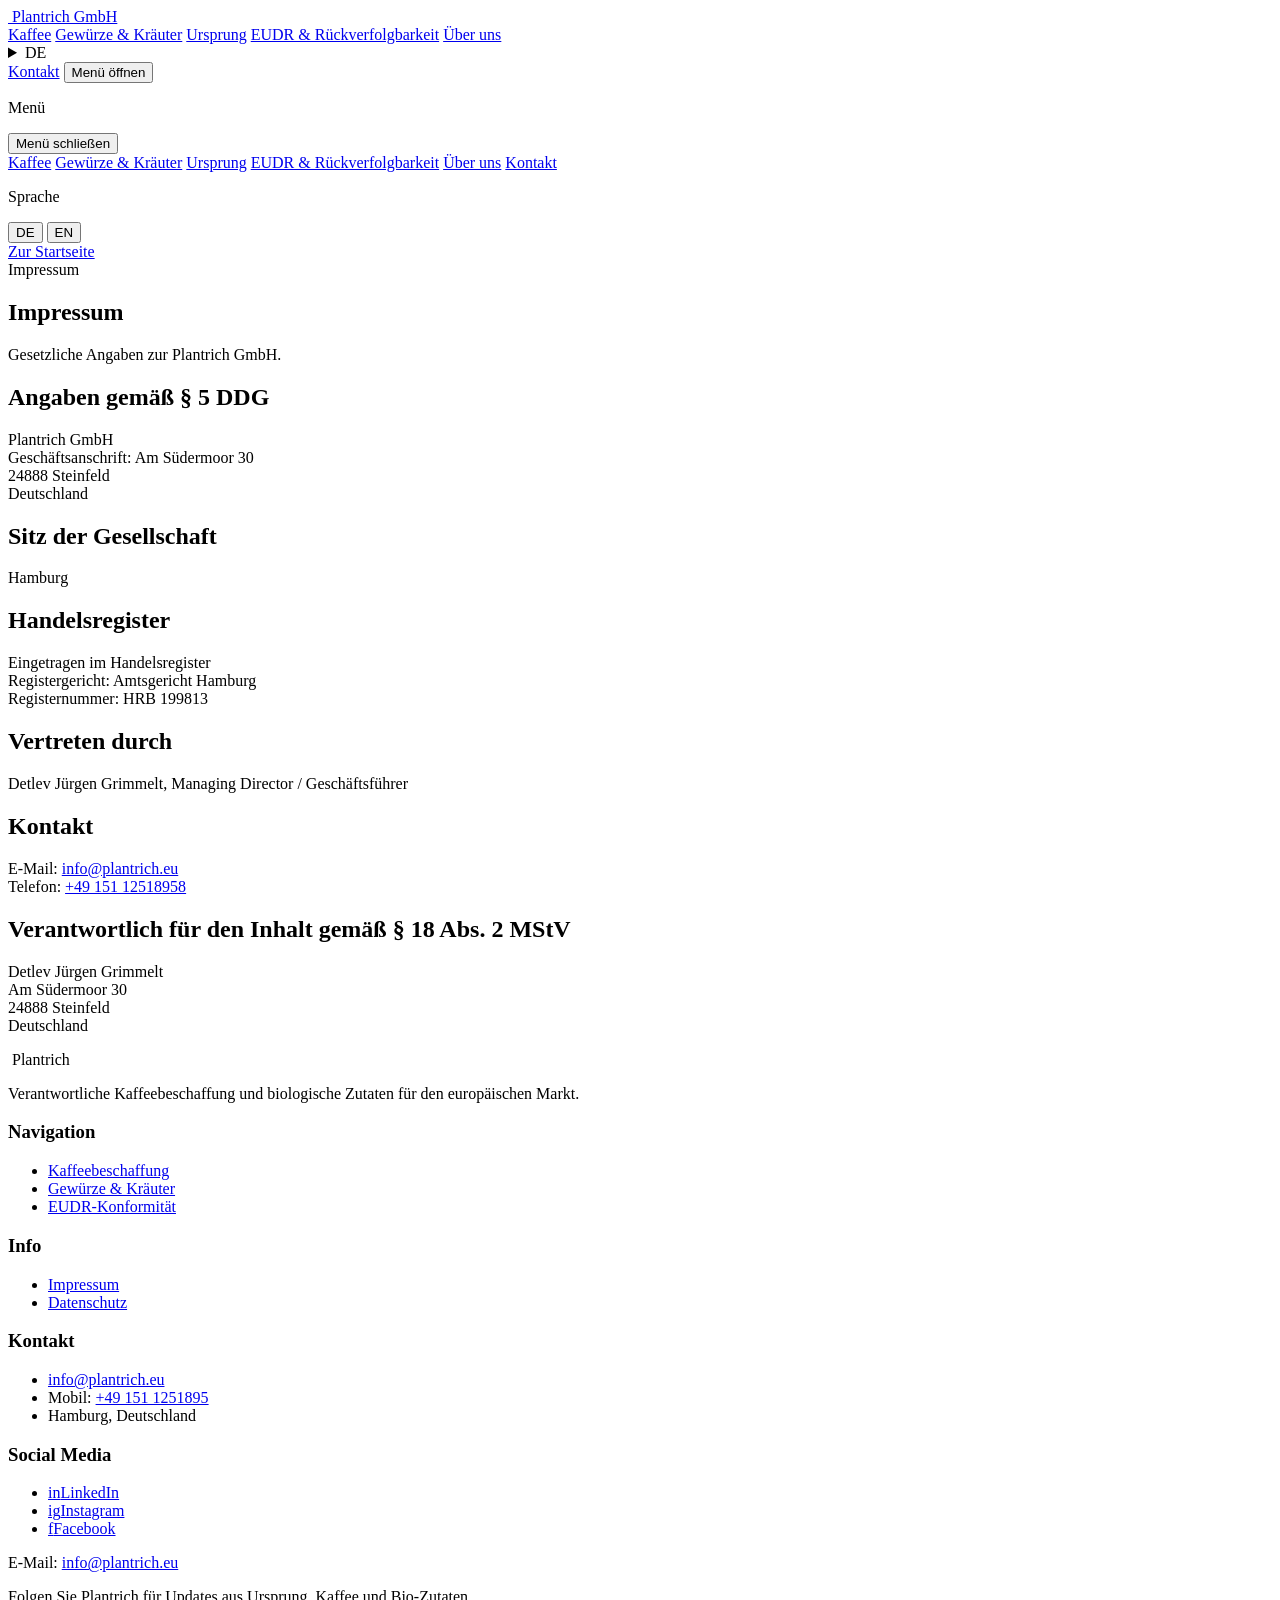
==== imprint.html @ 83191391 "Update Phone number" ====
<!doctype html>
<html lang="de" class="scroll-smooth">
  <head>
    <meta charset="UTF-8" />
    <meta name="viewport" content="width=device-width, initial-scale=1.0" />
    <title>Impressum | Plantrich GmbH</title>
    <meta name="description" content="Impressum und gesetzliche Angaben der Plantrich GmbH." />
    <link rel="icon" type="image/png" sizes="32x32" href="assets/favicon-32.png" />
    <link rel="apple-touch-icon" sizes="180x180" href="assets/favicon-180.png" />
    <link rel="stylesheet" href="local-utilities.css" />
    <link rel="stylesheet" href="styles.css" />
  </head>
  <body class="bg-cream text-charcoal overflow-x-hidden" data-page="imprint">

    <header class="fixed inset-x-0 top-4 z-50 px-4 sm:px-6 lg:px-10" id="navbarWrapper">
      <nav class="glass-panel mx-auto flex w-full max-w-[1200px] items-center justify-between gap-4 rounded-full px-4 py-3 shadow-glass sm:px-5 lg:px-6" id="navbar" aria-label="Primary navigation">
        <a href="index.html#hero" class="flex items-center gap-3 text-sm font-bold uppercase tracking-widest text-white whitespace-nowrap">
          <span class="brand-logo-mark h-10 w-10">
            <img src="assets/logo.png" alt="" class="brand-logo-image" />
          </span>
          <span class="brand-text hidden sm:inline">Plantrich GmbH</span>
        </a>
        <div class="hidden xl:flex flex-1 items-center justify-center gap-4 text-[10px] font-bold uppercase tracking-[0.14em] text-white/90 whitespace-nowrap">
          <a href="index.html#coffee" class="nav-link hover:text-gold" data-translate-key="navCoffee">Kaffee</a>
          <a href="index.html#spices" class="nav-link hover:text-gold" data-translate-key="navSpices">Gewürze & Kräuter</a>
          <a href="index.html#origins" class="nav-link hover:text-gold" data-translate-key="navOrigins">Ursprung</a>
          <a href="index.html#traceability" class="nav-link hover:text-gold" data-translate-key="navTraceability">EUDR & Rückverfolgbarkeit</a>
          <a href="index.html#about" class="nav-link hover:text-gold" data-translate-key="navAbout">Über uns</a>
        </div>
        <div class="flex items-center gap-2 whitespace-nowrap">
          <details class="language-dropdown relative">
            <summary id="languageSummary" class="language-trigger list-none cursor-pointer rounded-full border border-white/20 bg-white/10 px-4 py-2 text-[10px] font-bold uppercase tracking-[0.24em] text-white/90">DE</summary>
            <div class="absolute right-0 mt-3 min-w-[110px] rounded-2xl border border-white/10 bg-white/95 p-2 text-[11px] font-semibold uppercase tracking-[0.24em] text-charcoal shadow-xl">
              <button type="button" data-lang="de" class="language-button w-full text-left block rounded-xl px-3 py-2 hover:bg-cream">DE</button>
              <button type="button" data-lang="en" class="language-button w-full text-left block rounded-xl px-3 py-2 hover:bg-cream">EN</button>
            </div>
          </details>
          <a href="index.html#contact" class="hidden rounded-full bg-white px-5 py-2.5 text-xs font-bold uppercase tracking-widest text-primary shadow-lg transition-transform hover:scale-105 hover:bg-gold hover:text-charcoal xl:inline-flex" data-translate-key="navContactCTA">Kontakt</a>
          <button id="mobileMenuButton" type="button" class="mobile-menu-trigger inline-flex h-10 w-10 items-center justify-center rounded-full border border-white/20 bg-white/10 text-white xl:hidden" aria-expanded="false" aria-controls="mobileMenu">
            <span class="icon-fallback menu-icon-fallback" aria-hidden="true"><span></span><span></span><span></span></span>
            <i data-lucide="menu" class="h-5 w-5" aria-hidden="true"></i>
            <span class="sr-only" data-translate-key="navMenuOpen">Menü öffnen</span>
          </button>
        </div>
      </nav>
      <div id="mobileMenu" class="mx-auto mt-3 hidden w-full max-w-[1200px] xl:hidden">
        <div class="rounded-[1.5rem] border border-white/20 bg-white/95 p-4 text-primary shadow-card backdrop-blur-xl">
          <div class="mb-3 flex items-center justify-between border-b border-primary/10 pb-3">
            <p class="text-xs font-bold uppercase tracking-[0.18em]" data-translate-key="navMenu">Menü</p>
            <button id="mobileMenuClose" type="button" class="inline-flex h-10 w-10 items-center justify-center rounded-full border border-primary/10 bg-primary/5 text-primary">
              <span class="icon-fallback close-icon-fallback" aria-hidden="true"></span>
              <i data-lucide="x" class="h-5 w-5" aria-hidden="true"></i>
              <span class="sr-only" data-translate-key="navMenuClose">Menü schließen</span>
            </button>
          </div>
          <div class="grid gap-2 text-sm font-bold uppercase tracking-[0.12em]">
            <a href="index.html#coffee" class="rounded-2xl px-4 py-3 hover:bg-primary/5" data-mobile-link data-translate-key="navCoffee">Kaffee</a>
            <a href="index.html#spices" class="rounded-2xl px-4 py-3 hover:bg-primary/5" data-mobile-link data-translate-key="navSpices">Gewürze & Kräuter</a>
            <a href="index.html#origins" class="rounded-2xl px-4 py-3 hover:bg-primary/5" data-mobile-link data-translate-key="navOrigins">Ursprung</a>
            <a href="index.html#traceability" class="rounded-2xl px-4 py-3 hover:bg-primary/5" data-mobile-link data-translate-key="navTraceability">EUDR & Rückverfolgbarkeit</a>
            <a href="index.html#about" class="rounded-2xl px-4 py-3 hover:bg-primary/5" data-mobile-link data-translate-key="navAbout">Über uns</a>
            <a href="index.html#contact" class="mt-2 rounded-2xl bg-gold px-4 py-3 text-center text-charcoal shadow-soft" data-mobile-link data-translate-key="navContactCTA">Kontakt</a>
          </div>
          <div class="mt-4 flex items-center justify-between border-t border-primary/10 pt-4">
            <p class="text-xs font-bold uppercase tracking-[0.18em] text-primary/70" data-translate-key="languageLabel">Sprache</p>
            <div class="flex gap-2 text-xs font-bold uppercase tracking-[0.16em]">
              <button type="button" data-lang="de" class="language-button rounded-full border border-primary/10 px-4 py-2 hover:bg-primary/5">DE</button>
              <button type="button" data-lang="en" class="language-button rounded-full border border-primary/10 px-4 py-2 hover:bg-primary/5">EN</button>
            </div>
          </div>
        </div>
      </div>
    </header>

    <main>
      <section class="relative overflow-hidden bg-primary px-6 pb-20 pt-36 text-white sm:px-10 lg:pb-24">
        <div class="absolute inset-0 opacity-20 bg-beans bg-cover bg-center"></div>
        <div class="relative mx-auto max-w-[1000px]">
          <a href="index.html" class="inline-flex rounded-full border border-white/20 bg-white/10 px-4 py-2 text-xs font-bold uppercase tracking-[0.16em] text-white/80 hover:text-gold" data-translate-key="privacyBackHome">Zur Startseite</a>
          <div class="mt-10 inline-flex rounded-full bg-white/10 px-4 py-2 text-xs font-bold uppercase tracking-[0.2em] text-gold" data-translate-key="imprintBadge">Impressum</div>
          <h1 class="mt-6 text-5xl font-bold leading-tight sm:text-6xl text-hero" data-translate-key="imprintHeading">Impressum</h1>
          <p class="mt-6 max-w-3xl text-lg leading-8 text-white/80" data-translate-key="imprintIntro">Gesetzliche Angaben zur Plantrich GmbH.</p>
        </div>
      </section>

      <section class="privacy-policy mx-auto max-w-[1000px] px-6 py-20 sm:px-10">
        <article class="rounded-[2rem] bg-white p-8 shadow-soft sm:p-10">
          <div class="space-y-9 text-charcoal/75">
            <section>
              <h2 class="text-2xl font-bold text-primary" data-translate-key="imprintCompanyTitle">Angaben gemäß § 5 DDG</h2>
              <p class="mt-4 leading-8" data-translate-key="imprintCompanyText" data-translate-html>Plantrich GmbH<br />Geschäftsanschrift: Am Südermoor 30<br />24888 Steinfeld<br />Deutschland</p>
            </section>

            <section>
              <h2 class="text-xl font-bold text-primary" data-translate-key="imprintRegisteredSeatTitle">Sitz der Gesellschaft</h2>
              <p class="mt-3 leading-8" data-translate-key="imprintRegisteredSeatText">Hamburg</p>
            </section>

            <section>
              <h2 class="text-xl font-bold text-primary" data-translate-key="imprintCommercialRegisterTitle">Handelsregister</h2>
              <p class="mt-3 leading-8" data-translate-key="imprintCommercialRegisterText" data-translate-html>Eingetragen im Handelsregister<br />Registergericht: Amtsgericht Hamburg<br />Registernummer: HRB 199813</p>
            </section>

            <section>
              <h2 class="text-xl font-bold text-primary" data-translate-key="imprintRepresentedTitle">Vertreten durch</h2>
              <p class="mt-3 leading-8" data-translate-key="imprintRepresentedText">Detlev Jürgen Grimmelt, Managing Director / Geschäftsführer</p>
            </section>

            <section>
              <h2 class="text-xl font-bold text-primary" data-translate-key="imprintContactTitle">Kontakt</h2>
              <p class="mt-3 leading-8" data-translate-key="imprintContactText" data-translate-html>E-Mail: <a href="mailto:info@plantrich.eu">info@plantrich.eu</a><br />Telefon: <a href="tel:+4915112518958">+49 151 12518958</a></p>
            </section>

            <section>
              <h2 class="text-xl font-bold text-primary" data-translate-key="imprintContentResponsibleTitle">Verantwortlich für den Inhalt gemäß § 18 Abs. 2 MStV</h2>
              <p class="mt-3 leading-8" data-translate-key="imprintContentResponsibleText" data-translate-html>Detlev Jürgen Grimmelt<br />Am Südermoor 30<br />24888 Steinfeld<br />Deutschland</p>
            </section>
          </div>
        </article>
      </section>
    </main>

    <footer class="bg-primary text-white rounded-t-[3rem] mt-20">
      <div class="mx-auto max-w-[1400px] px-6 py-20 sm:px-10 grid gap-12 md:grid-cols-2 lg:grid-cols-5">
        <div class="space-y-6">
          <div class="flex items-center gap-3 text-xl font-bold font-serif text-white">
            <span class="brand-logo-mark h-12 w-12">
              <img src="assets/logo.png" alt="" class="brand-logo-image" />
            </span>Plantrich
          </div>
          <p class="text-sm leading-relaxed text-white/60" data-translate-key="footerDesc">Verantwortliche Kaffeebeschaffung und biologische Zutaten für den europäischen Markt.</p>
        </div>
        <div>
          <h3 class="font-bold mb-6 text-gold uppercase tracking-widest text-xs" data-translate-key="footerNavHeading">Navigation</h3>
          <ul class="space-y-3 text-sm text-white/70">
            <li><a href="index.html#coffee" class="hover:text-white transition" data-translate-key="footerLink1">Kaffeebeschaffung</a></li>
            <li><a href="index.html#spices" class="hover:text-white transition" data-translate-key="footerLink2">Gewürze & Kräuter</a></li>
            <li><a href="index.html#traceability" class="hover:text-white transition" data-translate-key="footerLink3">EUDR-Konformität</a></li>
          </ul>
        </div>
        <div>
          <h3 class="font-bold mb-6 text-gold uppercase tracking-widest text-xs" data-translate-key="footerInfoHeading">Info</h3>
          <ul class="space-y-3 text-sm text-white/70">
            <li><a href="imprint.html" class="hover:text-white transition" data-translate-key="footerImprintLink">Impressum</a></li>
            <li><a href="privacy.html" class="hover:text-white transition" data-translate-key="footerPrivacyLink">Datenschutz</a></li>
          </ul>
        </div>
        <div>
          <h3 class="font-bold mb-6 text-gold uppercase tracking-widest text-xs" data-translate-key="footerContactHeading">Kontakt</h3>
          <ul class="space-y-3 text-sm text-white/70">
            <li><a href="mailto:info@plantrich.eu" class="hover:text-white transition">info@plantrich.eu</a></li>
            <li><span data-translate-key="contactMobileLabel">Mobil:</span> <a href="tel:+491511251895" class="hover:text-white transition">+49 151 1251895</a></li>
            <li data-translate-key="contactLocation">Hamburg, Deutschland</li>
          </ul>
        </div>
        <div>
          <h3 class="font-bold mb-6 text-gold uppercase tracking-widest text-xs" data-translate-key="footerSocialHeading">Social Media</h3>
          <ul class="space-y-3 text-sm text-white/70">
            <li><a href="#" class="footer-social-link hover:text-white transition" aria-label="Plantrich LinkedIn"><span>in</span>LinkedIn</a></li>
            <li><a href="#" class="footer-social-link hover:text-white transition" aria-label="Plantrich Instagram"><span>ig</span>Instagram</a></li>
            <li><a href="#" class="footer-social-link hover:text-white transition" aria-label="Plantrich Facebook"><span>f</span>Facebook</a></li>
          </ul>
        </div>
      </div>
      <div class="mx-auto flex max-w-[1400px] flex-col gap-4 border-t border-white/10 px-6 py-8 text-sm text-white/65 sm:px-10 md:flex-row md:items-center md:justify-between">
        <p><span data-translate-key="footerEmailLabel">E-Mail:</span> <a href="mailto:info@plantrich.eu" class="font-semibold text-white hover:text-gold">info@plantrich.eu</a></p>
        <p data-translate-key="footerSocialNote">Folgen Sie Plantrich für Updates aus Ursprung, Kaffee und Bio-Zutaten.</p>
      </div>
    </footer>

    <script src="languages/de.js"></script>
    <script src="languages/en.js"></script>
    <script src="script.js"></script>
  </body>
</html>
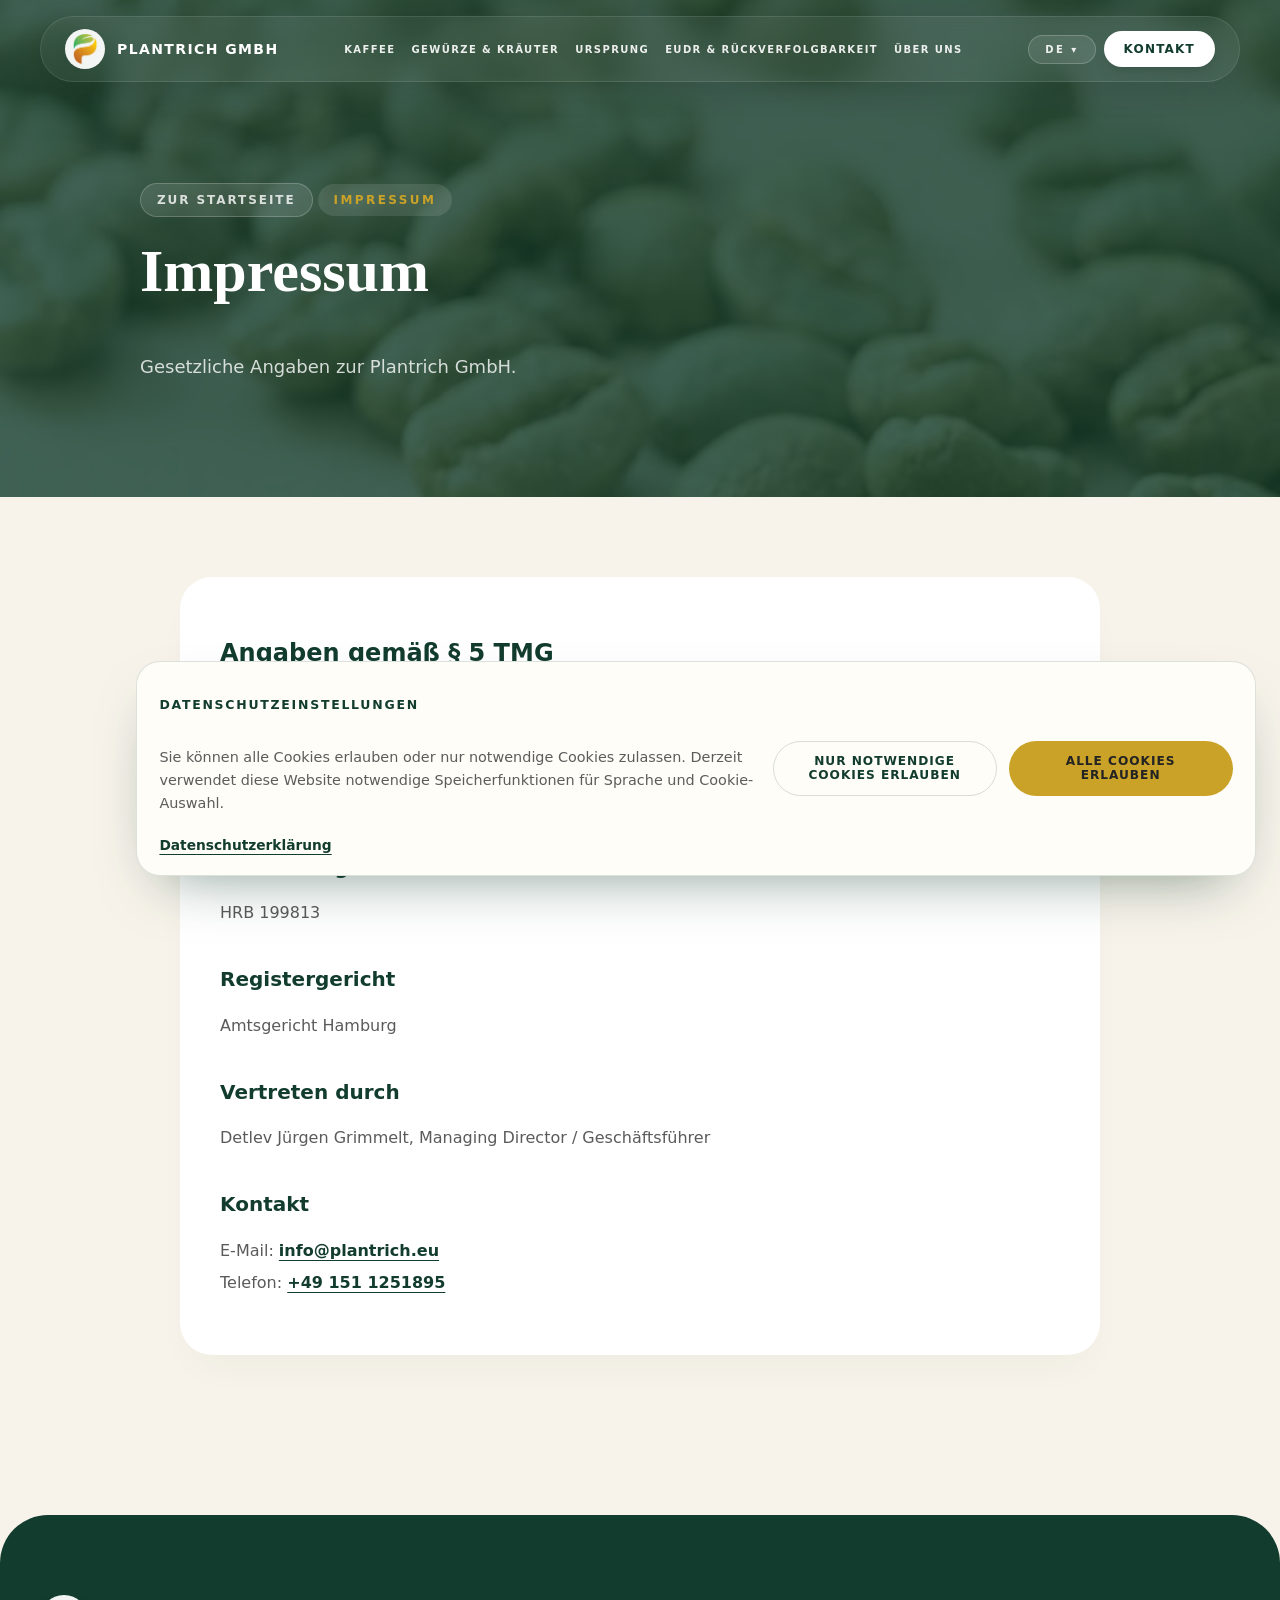
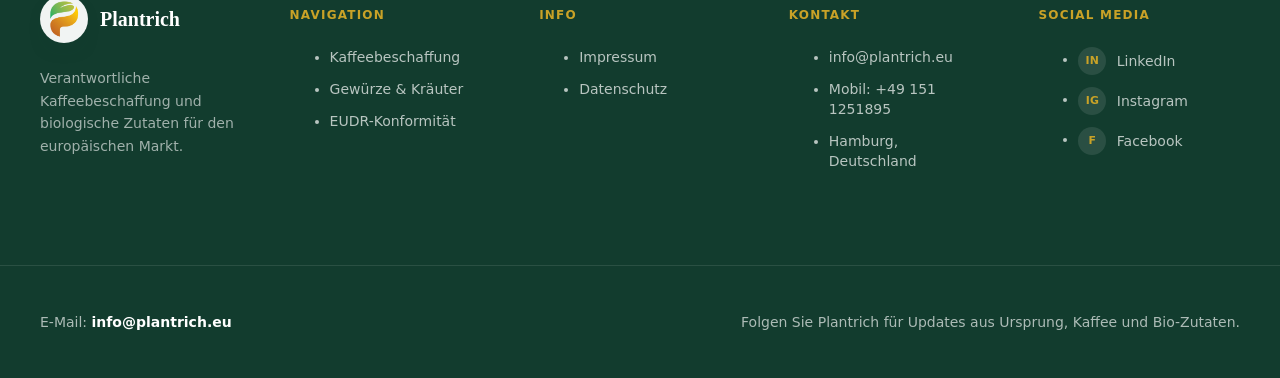
==== commit a9b4660f: "Added impressum page and updated privacy policy" ====
--- a/imprint.html
+++ b/imprint.html
@@ -87,18 +87,18 @@
         <article class="rounded-[2rem] bg-white p-8 shadow-soft sm:p-10">
           <div class="space-y-9 text-charcoal/75">
             <section>
-              <h2 class="text-2xl font-bold text-primary" data-translate-key="imprintCompanyTitle">Angaben gemäß § 5 DDG</h2>
-              <p class="mt-4 leading-8" data-translate-key="imprintCompanyText" data-translate-html>Plantrich GmbH<br />Geschäftsanschrift: Am Südermoor 30<br />24888 Steinfeld<br />Deutschland</p>
-            </section>
-
-            <section>
-              <h2 class="text-xl font-bold text-primary" data-translate-key="imprintRegisteredSeatTitle">Sitz der Gesellschaft</h2>
-              <p class="mt-3 leading-8" data-translate-key="imprintRegisteredSeatText">Hamburg</p>
+              <h2 class="text-2xl font-bold text-primary" data-translate-key="imprintCompanyTitle">Angaben gemäß § 5 TMG</h2>
+              <p class="mt-4 leading-8" data-translate-key="imprintCompanyText" data-translate-html>Plantrich GmbH<br />Am Südermoor 30<br />24888 Steinfeld<br />Deutschland</p>
             </section>
 
             <section>
               <h2 class="text-xl font-bold text-primary" data-translate-key="imprintCommercialRegisterTitle">Handelsregister</h2>
-              <p class="mt-3 leading-8" data-translate-key="imprintCommercialRegisterText" data-translate-html>Eingetragen im Handelsregister<br />Registergericht: Amtsgericht Hamburg<br />Registernummer: HRB 199813</p>
+              <p class="mt-3 leading-8" data-translate-key="imprintCommercialRegisterText">HRB 199813</p>
+            </section>
+
+            <section>
+              <h2 class="text-xl font-bold text-primary" data-translate-key="imprintRegisterCourtTitle">Registergericht</h2>
+              <p class="mt-3 leading-8" data-translate-key="imprintRegisterCourtText">Amtsgericht Hamburg</p>
             </section>
 
             <section>
@@ -108,12 +108,7 @@
 
             <section>
               <h2 class="text-xl font-bold text-primary" data-translate-key="imprintContactTitle">Kontakt</h2>
-              <p class="mt-3 leading-8" data-translate-key="imprintContactText" data-translate-html>E-Mail: <a href="mailto:info@plantrich.eu">info@plantrich.eu</a><br />Telefon: <a href="tel:+4915112518958">+49 151 12518958</a></p>
-            </section>
-
-            <section>
-              <h2 class="text-xl font-bold text-primary" data-translate-key="imprintContentResponsibleTitle">Verantwortlich für den Inhalt gemäß § 18 Abs. 2 MStV</h2>
-              <p class="mt-3 leading-8" data-translate-key="imprintContentResponsibleText" data-translate-html>Detlev Jürgen Grimmelt<br />Am Südermoor 30<br />24888 Steinfeld<br />Deutschland</p>
+              <p class="mt-3 leading-8" data-translate-key="imprintContactText" data-translate-html>E-Mail: <a href="mailto:info@plantrich.eu">info@plantrich.eu</a><br />Telefon: <a href="tel:+491511251895">+49 151 1251895</a></p>
             </section>
           </div>
         </article>
--- a/local-utilities.css
+++ b/local-utilities.css
@@ -0,0 +1,349 @@
+*,
+*::before,
+*::after {
+  box-sizing: border-box;
+}
+
+html.scroll-smooth {
+  scroll-behavior: smooth;
+}
+
+body {
+  margin: 0;
+}
+
+a {
+  color: inherit;
+  text-decoration: inherit;
+}
+
+button,
+summary {
+  font: inherit;
+}
+
+button {
+  cursor: pointer;
+  border: 0;
+  background: transparent;
+  padding: 0;
+}
+
+img,
+svg {
+  display: block;
+}
+
+.sr-only {
+  position: absolute;
+  width: 1px;
+  height: 1px;
+  padding: 0;
+  margin: -1px;
+  overflow: hidden;
+  clip: rect(0, 0, 0, 0);
+  white-space: nowrap;
+  border: 0;
+}
+
+.fixed { position: fixed; }
+.absolute { position: absolute; }
+.relative { position: relative; }
+.inset-0 { inset: 0; }
+.inset-x-0 { left: 0; right: 0; }
+.top-4 { top: 1rem; }
+.right-0 { right: 0; }
+.bottom-10 { bottom: 2.5rem; }
+.left-1\/2 { left: 50%; }
+.z-10 { z-index: 10; }
+.z-20 { z-index: 20; }
+.z-50 { z-index: 50; }
+
+.mx-auto { margin-left: auto; margin-right: auto; }
+.mb-3 { margin-bottom: 0.75rem; }
+.mb-6 { margin-bottom: 1.5rem; }
+.mt-2 { margin-top: 0.5rem; }
+.mt-3 { margin-top: 0.75rem; }
+.mt-4 { margin-top: 1rem; }
+.mt-6 { margin-top: 1.5rem; }
+.mt-8 { margin-top: 2rem; }
+.mt-10 { margin-top: 2.5rem; }
+.mt-12 { margin-top: 3rem; }
+.mt-20 { margin-top: 5rem; }
+
+.block { display: block; }
+.inline-block { display: inline-block; }
+.inline-flex { display: inline-flex; }
+.flex { display: flex; }
+.grid { display: grid; }
+.hidden { display: none; }
+
+.h-2 { height: 0.5rem; }
+.h-5 { height: 1.25rem; }
+.h-10 { height: 2.5rem; }
+.h-12 { height: 3rem; }
+.h-96 { height: 24rem; }
+.h-\[500px\] { height: 500px; }
+.h-full { height: 100%; }
+.min-h-screen { min-height: 100vh; }
+.w-2 { width: 0.5rem; }
+.w-5 { width: 1.25rem; }
+.w-7 { width: 1.75rem; }
+.w-10 { width: 2.5rem; }
+.w-12 { width: 3rem; }
+.w-full { width: 100%; }
+.min-w-\[110px\] { min-width: 110px; }
+.max-w-sm { max-width: 24rem; }
+.max-w-xl { max-width: 36rem; }
+.max-w-3xl { max-width: 48rem; }
+.max-w-\[1000px\] { max-width: 1000px; }
+.max-w-\[1200px\] { max-width: 1200px; }
+.max-w-\[1400px\] { max-width: 1400px; }
+
+.flex-1 { flex: 1 1 0%; }
+.flex-col { flex-direction: column; }
+.items-start { align-items: flex-start; }
+.items-center { align-items: center; }
+.justify-center { justify-content: center; }
+.justify-between { justify-content: space-between; }
+.gap-2 { gap: 0.5rem; }
+.gap-3 { gap: 0.75rem; }
+.gap-4 { gap: 1rem; }
+.gap-6 { gap: 1.5rem; }
+.gap-8 { gap: 2rem; }
+.gap-12 { gap: 3rem; }
+.space-y-3 > * + * { margin-top: 0.75rem; }
+.space-y-4 > * + * { margin-top: 1rem; }
+.space-y-6 > * + * { margin-top: 1.5rem; }
+.space-y-8 > * + * { margin-top: 2rem; }
+.space-y-9 > * + * { margin-top: 2.25rem; }
+.space-y-32 > * + * { margin-top: 8rem; }
+
+.overflow-hidden { overflow: hidden; }
+.overflow-x-hidden { overflow-x: hidden; }
+.object-cover { object-fit: cover; }
+.opacity-20 { opacity: 0.2; }
+.opacity-70 { opacity: 0.7; }
+.mix-blend-overlay { mix-blend-mode: overlay; }
+.backdrop-blur-xl {
+  -webkit-backdrop-filter: blur(24px);
+  backdrop-filter: blur(24px);
+}
+
+.list-none { list-style-type: none; }
+.list-disc { list-style-type: disc; }
+.list-inside { list-style-position: inside; }
+.cursor-pointer { cursor: pointer; }
+.whitespace-nowrap { white-space: nowrap; }
+
+.rounded-full { border-radius: 9999px; }
+.rounded-xl { border-radius: 0.75rem; }
+.rounded-2xl { border-radius: 1rem; }
+.rounded-3xl { border-radius: 1.5rem; }
+.rounded-\[1\.5rem\] { border-radius: 1.5rem; }
+.rounded-\[2rem\] { border-radius: 2rem; }
+.rounded-\[2\.5rem\] { border-radius: 2.5rem; }
+.rounded-t-\[3rem\] { border-top-left-radius: 3rem; border-top-right-radius: 3rem; }
+
+.border { border-width: 1px; border-style: solid; }
+.border-2 { border-width: 2px; border-style: solid; }
+.border-b { border-bottom-width: 1px; border-bottom-style: solid; }
+.border-t { border-top-width: 1px; border-top-style: solid; }
+.border-l-4 { border-left-width: 4px; border-left-style: solid; }
+.border-black\/5 { border-color: rgba(0, 0, 0, 0.05); }
+.border-coffee\/10 { border-color: rgba(107, 63, 36, 0.1); }
+.border-gold\/15 { border-color: rgba(201, 162, 39, 0.15); }
+.border-gold\/50 { border-color: rgba(201, 162, 39, 0.5); }
+.border-gold\/80 { border-color: rgba(201, 162, 39, 0.8); }
+.border-primary\/10 { border-color: rgba(18, 60, 46, 0.1); }
+.border-white\/10 { border-color: rgba(255, 255, 255, 0.1); }
+.border-white\/20 { border-color: rgba(255, 255, 255, 0.2); }
+.border-white\/30 { border-color: rgba(255, 255, 255, 0.3); }
+.border-white\/40 { border-color: rgba(255, 255, 255, 0.4); }
+
+.bg-\[\#eff5f0\] { background-color: #eff5f0; }
+.bg-cream { background-color: #F7F3EA; }
+.bg-gold { background-color: #C9A227; }
+.bg-gold\/20 { background-color: rgba(201, 162, 39, 0.2); }
+.bg-primary { background-color: #123C2E; }
+.bg-primary\/5 { background-color: rgba(18, 60, 46, 0.05); }
+.bg-primary\/10 { background-color: rgba(18, 60, 46, 0.1); }
+.bg-white { background-color: #fff; }
+.bg-white\/10 { background-color: rgba(255, 255, 255, 0.1); }
+.bg-white\/20 { background-color: rgba(255, 255, 255, 0.2); }
+.bg-white\/95 { background-color: rgba(255, 255, 255, 0.95); }
+.bg-cover { background-size: cover; }
+.bg-center { background-position: center; }
+.bg-beans { background-image: url('assets/green-beans.jpeg'); }
+.bg-gradient-to-b {
+  --tw-gradient-from: transparent;
+  --tw-gradient-via: transparent;
+  --tw-gradient-to: transparent;
+  background-image: linear-gradient(to bottom, var(--tw-gradient-from), var(--tw-gradient-via), var(--tw-gradient-to));
+}
+.from-primary\/80 { --tw-gradient-from: rgba(18, 60, 46, 0.8); }
+.via-primary\/60 { --tw-gradient-via: rgba(18, 60, 46, 0.6); }
+.to-primary\/90 { --tw-gradient-to: rgba(18, 60, 46, 0.9); }
+
+.p-1 { padding: 0.25rem; }
+.p-2 { padding: 0.5rem; }
+.p-4 { padding: 1rem; }
+.p-6 { padding: 1.5rem; }
+.p-8 { padding: 2rem; }
+.p-10 { padding: 2.5rem; }
+.px-3 { padding-left: 0.75rem; padding-right: 0.75rem; }
+.px-4 { padding-left: 1rem; padding-right: 1rem; }
+.px-5 { padding-left: 1.25rem; padding-right: 1.25rem; }
+.px-6 { padding-left: 1.5rem; padding-right: 1.5rem; }
+.px-8 { padding-left: 2rem; padding-right: 2rem; }
+.py-2 { padding-top: 0.5rem; padding-bottom: 0.5rem; }
+.py-2\.5 { padding-top: 0.625rem; padding-bottom: 0.625rem; }
+.py-3 { padding-top: 0.75rem; padding-bottom: 0.75rem; }
+.py-4 { padding-top: 1rem; padding-bottom: 1rem; }
+.py-8 { padding-top: 2rem; padding-bottom: 2rem; }
+.py-20 { padding-top: 5rem; padding-bottom: 5rem; }
+.py-24 { padding-top: 6rem; padding-bottom: 6rem; }
+.pb-3 { padding-bottom: 0.75rem; }
+.pb-20 { padding-bottom: 5rem; }
+.pb-24 { padding-bottom: 6rem; }
+.pl-6 { padding-left: 1.5rem; }
+.pt-4 { padding-top: 1rem; }
+.pt-24 { padding-top: 6rem; }
+.pt-36 { padding-top: 9rem; }
+
+.text-left { text-align: left; }
+.text-center { text-align: center; }
+.font-serif { font-family: Georgia, 'Times New Roman', serif; }
+.text-xs { font-size: 0.75rem; line-height: 1rem; }
+.text-sm { font-size: 0.875rem; line-height: 1.25rem; }
+.text-base { font-size: 1rem; line-height: 1.5rem; }
+.text-lg { font-size: 1.125rem; line-height: 1.75rem; }
+.text-xl { font-size: 1.25rem; line-height: 1.75rem; }
+.text-2xl { font-size: 1.5rem; line-height: 2rem; }
+.text-3xl { font-size: 1.875rem; line-height: 2.25rem; }
+.text-4xl { font-size: 2.25rem; line-height: 2.5rem; }
+.text-5xl { font-size: 3rem; line-height: 1; }
+.text-\[10px\] { font-size: 10px; }
+.text-\[11px\] { font-size: 11px; }
+.font-light { font-weight: 300; }
+.font-semibold { font-weight: 600; }
+.font-bold { font-weight: 700; }
+.italic { font-style: italic; }
+.uppercase { text-transform: uppercase; }
+.leading-7 { line-height: 1.75rem; }
+.leading-8 { line-height: 2rem; }
+.leading-relaxed { line-height: 1.625; }
+.leading-tight { line-height: 1.15; }
+.tracking-wider { letter-spacing: 0.05em; }
+.tracking-widest { letter-spacing: 0.1em; }
+.tracking-\[0\.12em\] { letter-spacing: 0.12em; }
+.tracking-\[0\.14em\] { letter-spacing: 0.14em; }
+.tracking-\[0\.16em\] { letter-spacing: 0.16em; }
+.tracking-\[0\.18em\] { letter-spacing: 0.18em; }
+.tracking-\[0\.2em\] { letter-spacing: 0.2em; }
+.tracking-\[0\.24em\] { letter-spacing: 0.24em; }
+
+.text-charcoal { color: #232323; }
+.text-charcoal\/70 { color: rgba(35, 35, 35, 0.7); }
+.text-charcoal\/75 { color: rgba(35, 35, 35, 0.75); }
+.text-charcoal\/80 { color: rgba(35, 35, 35, 0.8); }
+.text-gold { color: #C9A227; }
+.text-primary { color: #123C2E; }
+.text-primary\/70 { color: rgba(18, 60, 46, 0.7); }
+.text-white { color: #fff; }
+.text-white\/60 { color: rgba(255, 255, 255, 0.6); }
+.text-white\/65 { color: rgba(255, 255, 255, 0.65); }
+.text-white\/70 { color: rgba(255, 255, 255, 0.7); }
+.text-white\/75 { color: rgba(255, 255, 255, 0.75); }
+.text-white\/80 { color: rgba(255, 255, 255, 0.8); }
+.text-white\/85 { color: rgba(255, 255, 255, 0.85); }
+.text-white\/90 { color: rgba(255, 255, 255, 0.9); }
+
+.shadow-soft { box-shadow: 0 20px 40px -15px rgba(18, 60, 46, 0.05); }
+.shadow-card { box-shadow: 0 25px 50px -12px rgba(0, 0, 0, 0.15); }
+.shadow-glass { box-shadow: 0 8px 32px 0 rgba(0, 0, 0, 0.1); }
+.shadow-lg { box-shadow: 0 10px 15px -3px rgba(0, 0, 0, 0.1), 0 4px 6px -4px rgba(0, 0, 0, 0.1); }
+.shadow-xl { box-shadow: 0 20px 25px -5px rgba(0, 0, 0, 0.1), 0 8px 10px -6px rgba(0, 0, 0, 0.1); }
+.shadow-2xl { box-shadow: 0 25px 50px -12px rgba(0, 0, 0, 0.25); }
+.shadow-\[0_0_20px_rgba\(201\2c 162\2c 39\2c 0\.3\)\] { box-shadow: 0 0 20px rgba(201, 162, 39, 0.3); }
+.drop-shadow-lg { filter: drop-shadow(0 10px 8px rgba(0, 0, 0, 0.04)) drop-shadow(0 4px 3px rgba(0, 0, 0, 0.1)); }
+
+.transform,
+.-translate-x-1\/2,
+.-translate-x-4,
+.translate-x-4,
+.scale-105 {
+  transform: translate(var(--tw-translate-x, 0), var(--tw-translate-y, 0)) scale(var(--tw-scale-x, 1), var(--tw-scale-y, 1));
+}
+.-translate-x-1\/2 { --tw-translate-x: -50%; }
+.-translate-x-4 { --tw-translate-x: -1rem; }
+.translate-x-4 { --tw-translate-x: 1rem; }
+.scale-105 { --tw-scale-x: 1.05; --tw-scale-y: 1.05; }
+
+.transition { transition-property: color, background-color, border-color, text-decoration-color, fill, stroke, opacity, box-shadow, transform, filter, backdrop-filter; transition-duration: 150ms; }
+.transition-transform { transition-property: transform; transition-duration: 150ms; }
+.duration-300 { transition-duration: 300ms; }
+
+.hover\:-translate-y-1:hover {
+  --tw-translate-y: -0.25rem;
+  transform: translate(var(--tw-translate-x, 0), var(--tw-translate-y, 0)) scale(var(--tw-scale-x, 1), var(--tw-scale-y, 1));
+}
+.hover\:scale-105:hover {
+  --tw-scale-x: 1.05;
+  --tw-scale-y: 1.05;
+  transform: translate(var(--tw-translate-x, 0), var(--tw-translate-y, 0)) scale(var(--tw-scale-x, 1), var(--tw-scale-y, 1));
+}
+.hover\:bg-cream:hover { background-color: #F7F3EA; }
+.hover\:bg-gold:hover { background-color: #C9A227; }
+.hover\:bg-primary\/5:hover { background-color: rgba(18, 60, 46, 0.05); }
+.hover\:bg-white:hover { background-color: #fff; }
+.hover\:bg-white\/15:hover { background-color: rgba(255, 255, 255, 0.15); }
+.hover\:border-gold\/30:hover { border-color: rgba(201, 162, 39, 0.3); }
+.hover\:shadow-xl:hover { box-shadow: 0 20px 25px -5px rgba(0, 0, 0, 0.1), 0 8px 10px -6px rgba(0, 0, 0, 0.1); }
+.hover\:text-charcoal:hover { color: #232323; }
+.hover\:text-gold:hover { color: #C9A227; }
+.hover\:text-white:hover { color: #fff; }
+
+@media (min-width: 640px) {
+  .sm\:inline { display: inline; }
+  .sm\:flex { display: flex; }
+  .sm\:flex-row { flex-direction: row; }
+  .sm\:grid-cols-2 { grid-template-columns: repeat(2, minmax(0, 1fr)); }
+  .sm\:col-span-2 { grid-column: span 2 / span 2; }
+  .sm\:items-center { align-items: center; }
+  .sm\:p-10 { padding: 2.5rem; }
+  .sm\:p-16 { padding: 4rem; }
+  .sm\:px-5 { padding-left: 1.25rem; padding-right: 1.25rem; }
+  .sm\:px-6 { padding-left: 1.5rem; padding-right: 1.5rem; }
+  .sm\:px-10 { padding-left: 2.5rem; padding-right: 2.5rem; }
+  .sm\:text-5xl { font-size: 3rem; line-height: 1; }
+  .sm\:text-6xl { font-size: 3.75rem; line-height: 1; }
+}
+
+@media (min-width: 768px) {
+  .md\:flex-row { flex-direction: row; }
+  .md\:items-center { align-items: center; }
+  .md\:justify-between { justify-content: space-between; }
+  .md\:grid-cols-2 { grid-template-columns: repeat(2, minmax(0, 1fr)); }
+}
+
+@media (min-width: 1024px) {
+  .lg\:grid-cols-2 { grid-template-columns: repeat(2, minmax(0, 1fr)); }
+  .lg\:grid-cols-4 { grid-template-columns: repeat(4, minmax(0, 1fr)); }
+  .lg\:grid-cols-5 { grid-template-columns: repeat(5, minmax(0, 1fr)); }
+  .lg\:grid-cols-\[0\.95fr_1\.05fr\] { grid-template-columns: 0.95fr 1.05fr; }
+  .lg\:grid-cols-\[0\.9fr_1\.1fr\] { grid-template-columns: 0.9fr 1.1fr; }
+  .lg\:grid-cols-\[1\.1fr_0\.9fr\] { grid-template-columns: 1.1fr 0.9fr; }
+  .lg\:h-auto { height: auto; }
+  .lg\:p-20 { padding: 5rem; }
+  .lg\:pb-24 { padding-bottom: 6rem; }
+  .lg\:px-6 { padding-left: 1.5rem; padding-right: 1.5rem; }
+  .lg\:px-10 { padding-left: 2.5rem; padding-right: 2.5rem; }
+  .lg\:text-7xl { font-size: 4.5rem; line-height: 1; }
+}
+
+@media (min-width: 1280px) {
+  .xl\:flex { display: flex; }
+  .xl\:hidden { display: none; }
+  .xl\:inline-flex { display: inline-flex; }
+}
--- a/styles.css
+++ b/styles.css
@@ -0,0 +1,304 @@
+body {
+  font-family: system-ui, -apple-system, BlinkMacSystemFont, 'Segoe UI', sans-serif;
+  background: #faf7f1;
+  color: #232323;
+}
+
+.text-hero {
+  font-family: Georgia, 'Times New Roman', serif;
+}
+
+.brand-logo-mark {
+  display: inline-flex;
+  flex-shrink: 0;
+  align-items: center;
+  justify-content: center;
+  overflow: hidden;
+  border-radius: 999px;
+  background: rgba(255, 255, 255, 0.94);
+  box-shadow: 0 10px 25px -16px rgba(18, 60, 46, 0.65);
+}
+
+.brand-logo-image {
+  width: 78%;
+  height: 78%;
+  object-fit: contain;
+}
+
+/* Glassmorphism Utilities */
+.glass-panel {
+  background: rgba(255, 255, 255, 0.05);
+  backdrop-filter: blur(16px);
+  -webkit-backdrop-filter: blur(16px);
+  border: 1px solid rgba(255, 255, 255, 0.1);
+}
+
+.glass-card {
+  background: rgba(255, 255, 255, 0.7);
+  backdrop-filter: blur(20px);
+  -webkit-backdrop-filter: blur(20px);
+  border: 1px solid rgba(255, 255, 255, 0.4);
+}
+
+/* Image Hover Zoom */
+.img-zoom-container {
+  overflow: hidden;
+}
+
+.img-zoom-container img {
+  transition: transform 0.6s cubic-bezier(0.25, 1, 0.5, 1);
+}
+
+.group:hover .img-zoom-container img {
+  transform: scale(1.08);
+}
+
+.scroll-indicator {
+  animation: bounce 2s infinite;
+}
+
+@keyframes bounce {
+  0%,
+  100% {
+    transform: translateY(0);
+  }
+
+  50% {
+    transform: translateY(12px);
+  }
+}
+
+.map-line {
+  stroke: #C9A227;
+  stroke-width: 2;
+  stroke-dasharray: 6;
+  animation: dash 20s linear infinite;
+}
+
+@keyframes dash {
+  to {
+    stroke-dashoffset: -100;
+  }
+}
+
+section,
+#hero,
+#erp {
+  scroll-margin-top: 7rem;
+}
+
+.language-dropdown summary::-webkit-details-marker {
+  display: none;
+}
+
+#navbarWrapper #navbar,
+#navbarWrapper .nav-link,
+#navbarWrapper .brand-text,
+#navbarWrapper .language-trigger,
+#navbarWrapper .mobile-menu-trigger {
+  transition: background-color 220ms ease, border-color 220ms ease, color 220ms ease, box-shadow 220ms ease;
+}
+
+#navbarWrapper.is-scrolled #navbar {
+  background: rgba(255, 255, 255, 0.94);
+  border-color: rgba(18, 60, 46, 0.12);
+  box-shadow: 0 18px 45px -24px rgba(18, 60, 46, 0.45);
+}
+
+#navbarWrapper.is-scrolled .nav-link,
+#navbarWrapper.is-scrolled .brand-text,
+#navbarWrapper.is-scrolled .language-trigger,
+#navbarWrapper.is-scrolled .mobile-menu-trigger {
+  color: #123C2E;
+}
+
+#navbarWrapper.is-scrolled .language-trigger,
+#navbarWrapper.is-scrolled .mobile-menu-trigger {
+  background: rgba(18, 60, 46, 0.06);
+  border-color: rgba(18, 60, 46, 0.14);
+}
+
+.language-button.is-active {
+  background: rgba(201, 162, 39, 0.18);
+  color: #123C2E;
+}
+
+.footer-social-link {
+  display: inline-flex;
+  align-items: center;
+  gap: 0.65rem;
+}
+
+.footer-social-link span {
+  display: inline-flex;
+  height: 1.75rem;
+  width: 1.75rem;
+  align-items: center;
+  justify-content: center;
+  border-radius: 999px;
+  background: rgba(255, 255, 255, 0.1);
+  color: #C9A227;
+  font-size: 0.68rem;
+  font-weight: 800;
+  letter-spacing: 0.02em;
+  text-transform: uppercase;
+}
+
+.cookie-consent {
+  position: fixed;
+  right: 1rem;
+  bottom: 1rem;
+  left: 1rem;
+  z-index: 70;
+  display: grid;
+  gap: 1rem;
+  max-width: 1040px;
+  margin: 0 auto;
+  padding: 1.25rem;
+  border: 1px solid rgba(18, 60, 46, 0.14);
+  border-radius: 1.5rem;
+  background: #fffdf8;
+  box-shadow: 0 25px 60px -28px rgba(18, 60, 46, 0.55);
+  color: #232323;
+}
+
+.cookie-consent__content {
+  display: grid;
+  gap: 0.45rem;
+}
+
+.cookie-consent__title {
+  color: #123C2E;
+  font-size: 0.78rem;
+  font-weight: 800;
+  letter-spacing: 0.14em;
+  text-transform: uppercase;
+}
+
+.cookie-consent__text {
+  color: rgba(35, 35, 35, 0.74);
+  font-size: 0.9rem;
+  line-height: 1.6;
+}
+
+.cookie-consent__link {
+  color: #123C2E;
+  font-size: 0.86rem;
+  font-weight: 700;
+  text-decoration: underline;
+  text-underline-offset: 4px;
+}
+
+.cookie-consent__actions {
+  display: grid;
+  gap: 0.75rem;
+}
+
+.cookie-consent__button {
+  min-height: 2.75rem;
+  border-radius: 999px;
+  padding: 0.8rem 1.2rem;
+  font-size: 0.76rem;
+  font-weight: 800;
+  letter-spacing: 0.08em;
+  text-transform: uppercase;
+  white-space: normal;
+}
+
+.cookie-consent__button--primary {
+  background: #C9A227;
+  color: #232323;
+}
+
+.cookie-consent__button--ghost {
+  border: 1px solid rgba(18, 60, 46, 0.16);
+  color: #123C2E;
+}
+
+.privacy-policy a {
+  color: #123C2E;
+  font-weight: 700;
+  text-decoration: underline;
+  text-underline-offset: 4px;
+}
+
+@media (min-width: 768px) {
+  .cookie-consent {
+    right: 1.5rem;
+    bottom: 1.5rem;
+    left: 1.5rem;
+    grid-template-columns: minmax(0, 1fr) minmax(380px, 460px);
+    align-items: center;
+    margin: 0;
+    padding: 1.4rem;
+  }
+
+  .cookie-consent__actions {
+    grid-template-columns: 1fr 1fr;
+  }
+}
+
+@media (min-width: 1200px) {
+  .cookie-consent {
+    left: auto;
+    max-width: 1120px;
+  }
+}
+
+.icon-fallback {
+  color: currentColor;
+}
+
+[data-lucide] {
+  display: none;
+}
+
+.icons-ready [data-lucide] {
+  display: block;
+}
+
+.icons-ready .icon-fallback {
+  display: none;
+}
+
+.menu-icon-fallback {
+  display: inline-flex;
+  height: 14px;
+  width: 18px;
+  flex-direction: column;
+  justify-content: space-between;
+}
+
+.menu-icon-fallback span {
+  display: block;
+  height: 2px;
+  border-radius: 999px;
+  background: currentColor;
+}
+
+.close-icon-fallback {
+  position: relative;
+  display: inline-block;
+  height: 18px;
+  width: 18px;
+}
+
+.close-icon-fallback::before,
+.close-icon-fallback::after {
+  position: absolute;
+  left: 8px;
+  top: 1px;
+  height: 16px;
+  width: 2px;
+  border-radius: 999px;
+  background: currentColor;
+  content: '';
+}
+
+.close-icon-fallback::before {
+  transform: rotate(45deg);
+}
+
+.close-icon-fallback::after {
+  transform: rotate(-45deg);
+}
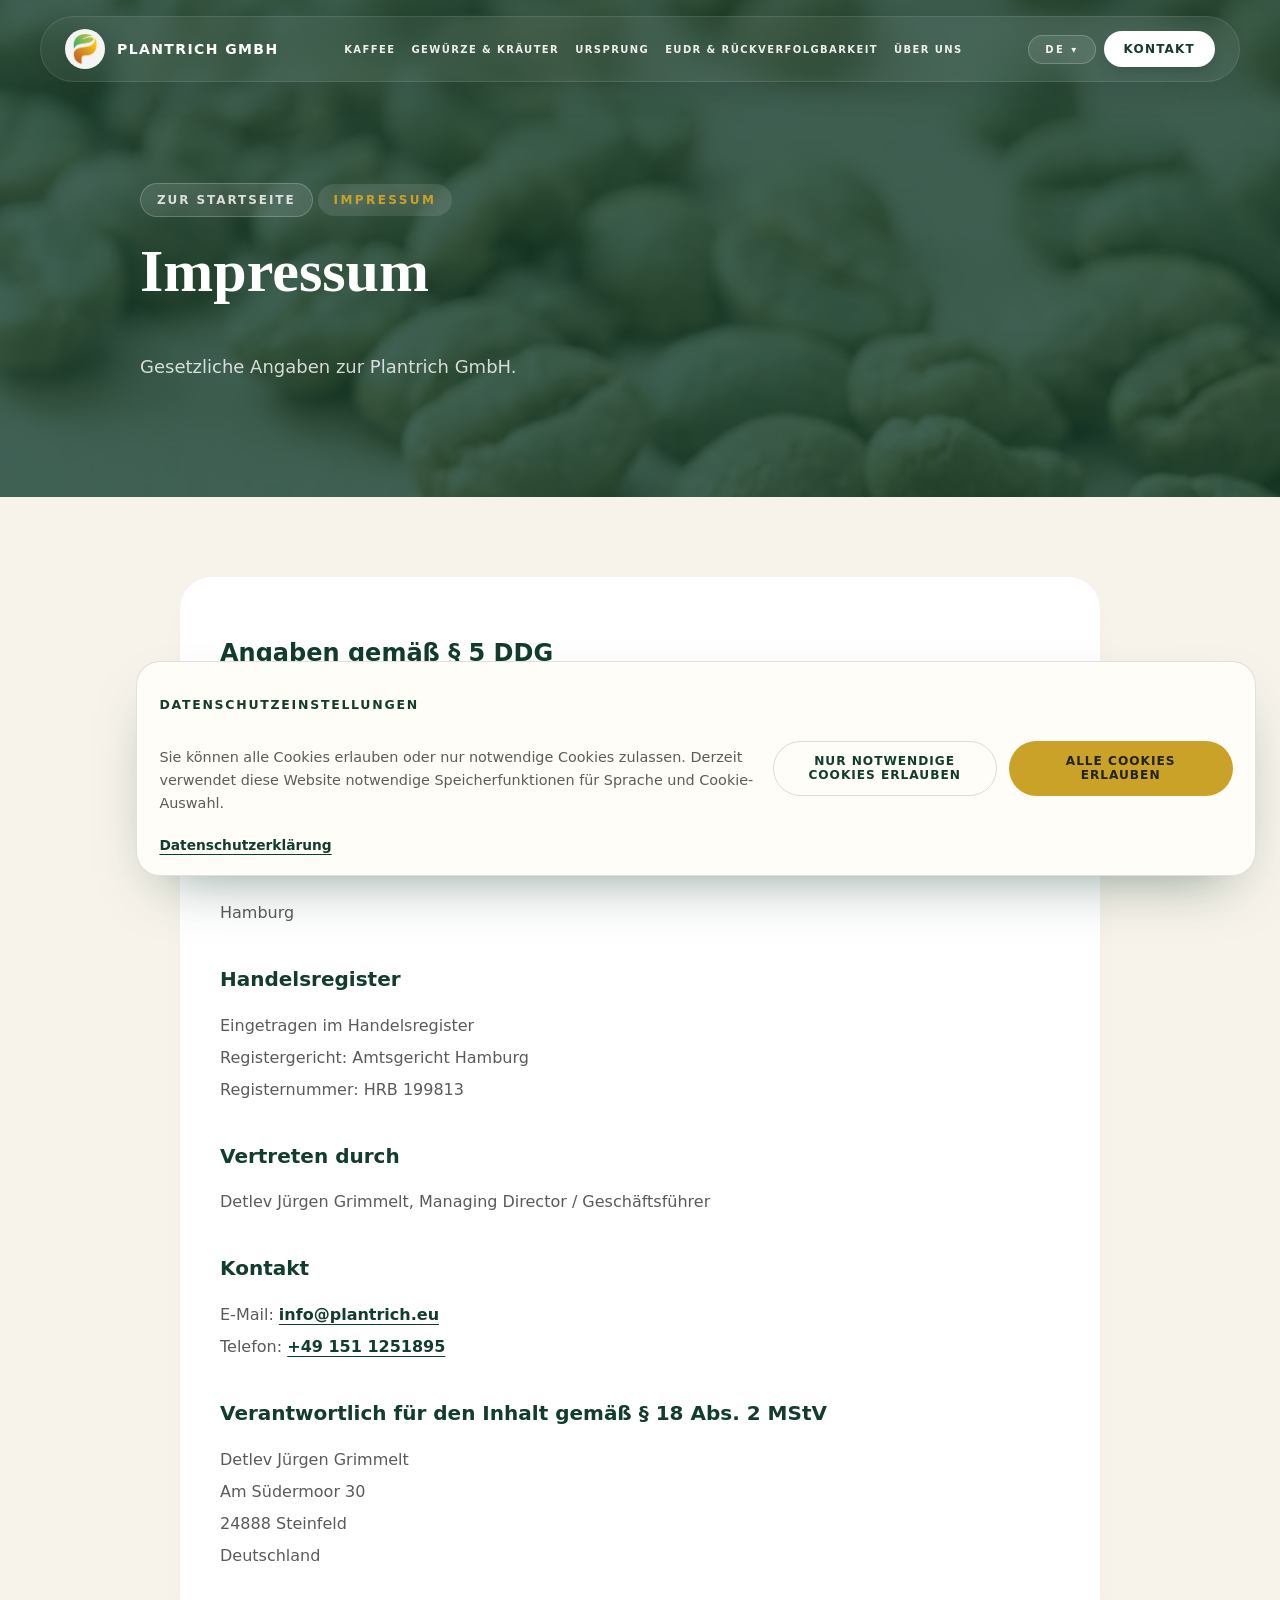
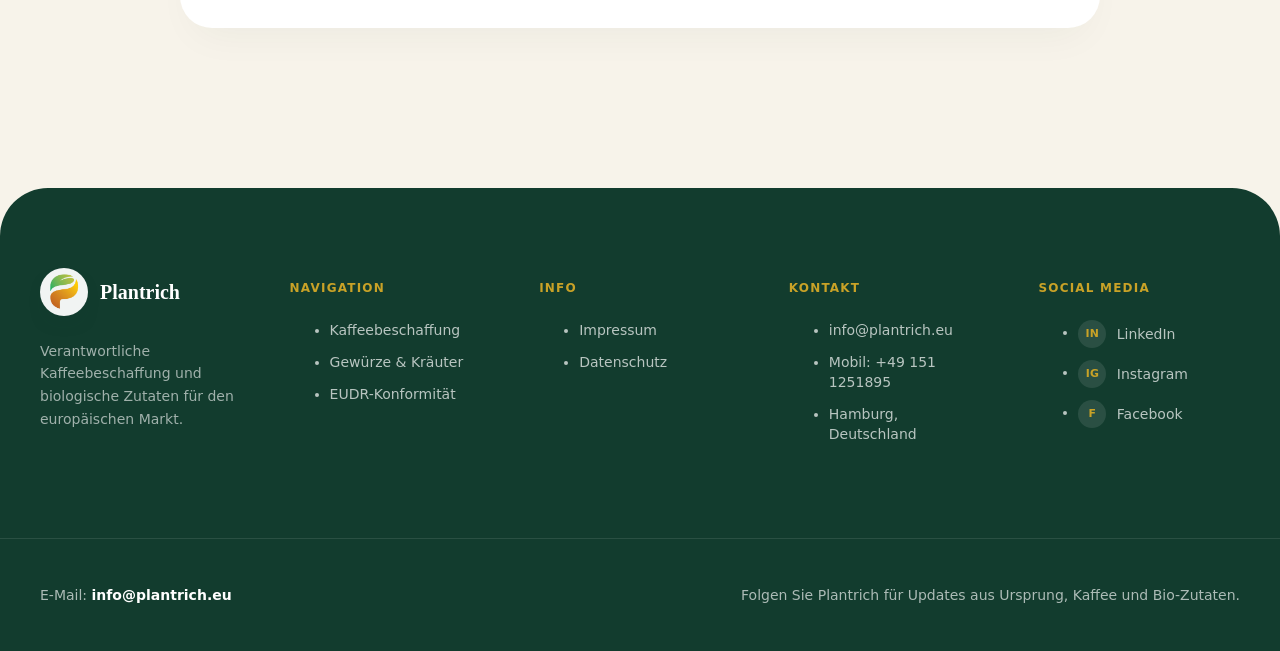
==== commit 1013416a: "Updated impressum page" ====
--- a/imprint.html
+++ b/imprint.html
@@ -87,18 +87,18 @@
         <article class="rounded-[2rem] bg-white p-8 shadow-soft sm:p-10">
           <div class="space-y-9 text-charcoal/75">
             <section>
-              <h2 class="text-2xl font-bold text-primary" data-translate-key="imprintCompanyTitle">Angaben gemäß § 5 TMG</h2>
-              <p class="mt-4 leading-8" data-translate-key="imprintCompanyText" data-translate-html>Plantrich GmbH<br />Am Südermoor 30<br />24888 Steinfeld<br />Deutschland</p>
+              <h2 class="text-2xl font-bold text-primary" data-translate-key="imprintCompanyTitle">Angaben gemäß § 5 DDG</h2>
+              <p class="mt-4 leading-8" data-translate-key="imprintCompanyText" data-translate-html>Plantrich GmbH<br />Geschäftsanschrift: Am Südermoor 30<br />24888 Steinfeld<br />Deutschland</p>
+            </section>
+
+            <section>
+              <h2 class="text-xl font-bold text-primary" data-translate-key="imprintRegisteredSeatTitle">Sitz der Gesellschaft</h2>
+              <p class="mt-3 leading-8" data-translate-key="imprintRegisteredSeatText">Hamburg</p>
             </section>
 
             <section>
               <h2 class="text-xl font-bold text-primary" data-translate-key="imprintCommercialRegisterTitle">Handelsregister</h2>
-              <p class="mt-3 leading-8" data-translate-key="imprintCommercialRegisterText">HRB 199813</p>
-            </section>
-
-            <section>
-              <h2 class="text-xl font-bold text-primary" data-translate-key="imprintRegisterCourtTitle">Registergericht</h2>
-              <p class="mt-3 leading-8" data-translate-key="imprintRegisterCourtText">Amtsgericht Hamburg</p>
+              <p class="mt-3 leading-8" data-translate-key="imprintCommercialRegisterText" data-translate-html>Eingetragen im Handelsregister<br />Registergericht: Amtsgericht Hamburg<br />Registernummer: HRB 199813</p>
             </section>
 
             <section>
@@ -109,6 +109,11 @@
             <section>
               <h2 class="text-xl font-bold text-primary" data-translate-key="imprintContactTitle">Kontakt</h2>
               <p class="mt-3 leading-8" data-translate-key="imprintContactText" data-translate-html>E-Mail: <a href="mailto:info@plantrich.eu">info@plantrich.eu</a><br />Telefon: <a href="tel:+491511251895">+49 151 1251895</a></p>
+            </section>
+
+            <section>
+              <h2 class="text-xl font-bold text-primary" data-translate-key="imprintContentResponsibleTitle">Verantwortlich für den Inhalt gemäß § 18 Abs. 2 MStV</h2>
+              <p class="mt-3 leading-8" data-translate-key="imprintContentResponsibleText" data-translate-html>Detlev Jürgen Grimmelt<br />Am Südermoor 30<br />24888 Steinfeld<br />Deutschland</p>
             </section>
           </div>
         </article>
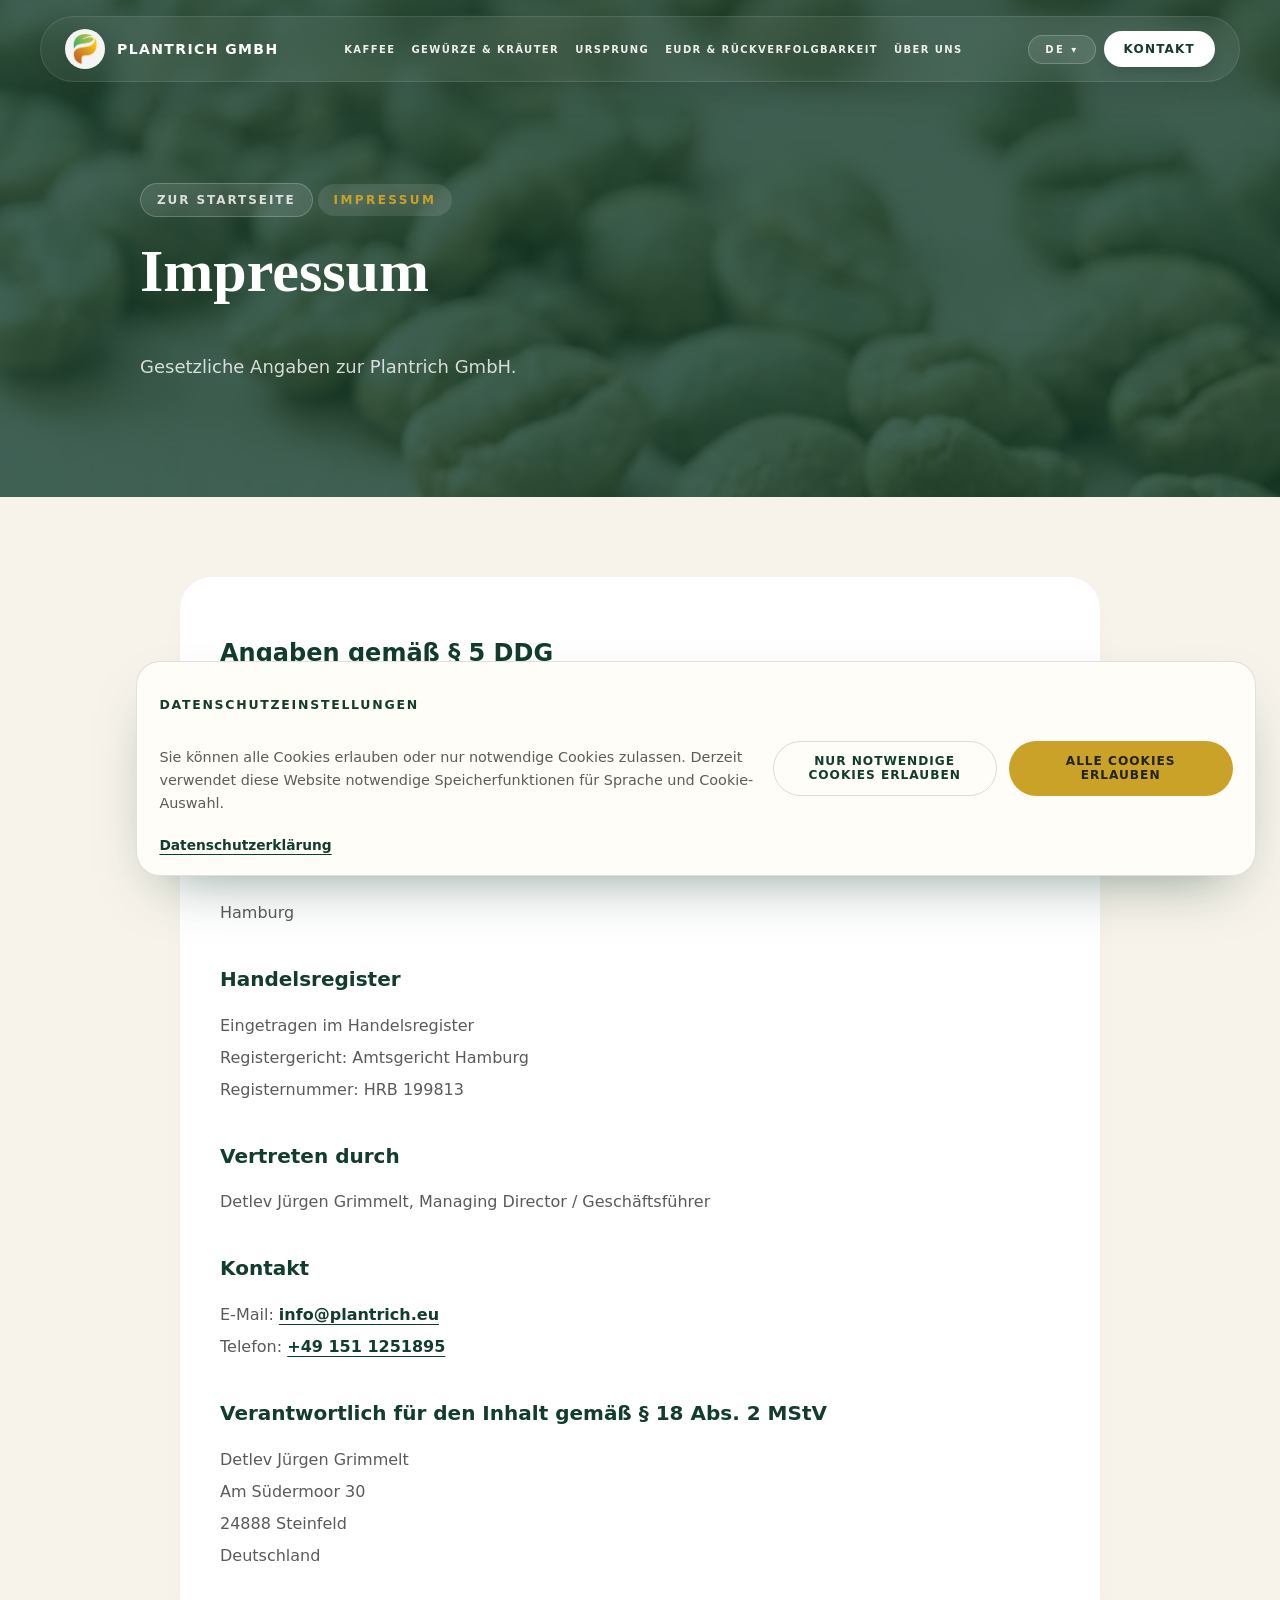
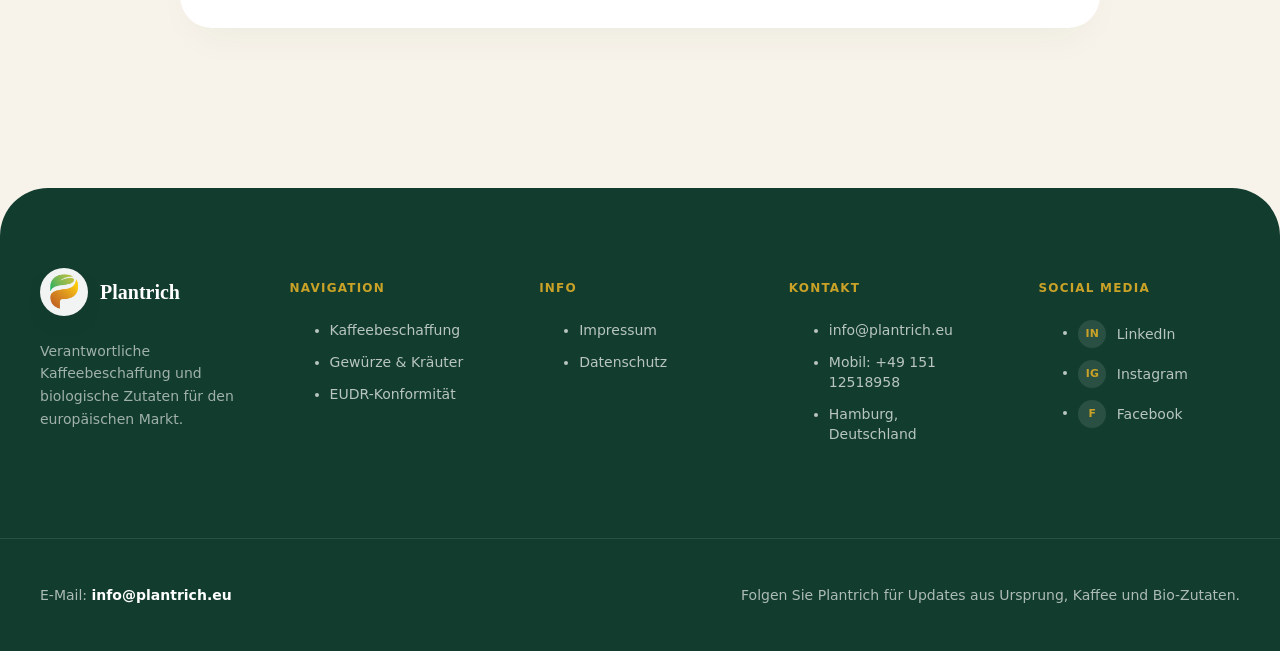
==== commit 57c35cdd: "Update Phone number" ====
--- a/imprint.html
+++ b/imprint.html
@@ -108,7 +108,7 @@
 
             <section>
               <h2 class="text-xl font-bold text-primary" data-translate-key="imprintContactTitle">Kontakt</h2>
-              <p class="mt-3 leading-8" data-translate-key="imprintContactText" data-translate-html>E-Mail: <a href="mailto:info@plantrich.eu">info@plantrich.eu</a><br />Telefon: <a href="tel:+491511251895">+49 151 1251895</a></p>
+              <p class="mt-3 leading-8" data-translate-key="imprintContactText" data-translate-html>E-Mail: <a href="mailto:info@plantrich.eu">info@plantrich.eu</a><br />Telefon: <a href="tel:+4915112518958">+49 151 12518958</a></p>
             </section>
 
             <section>
@@ -149,7 +149,7 @@
           <h3 class="font-bold mb-6 text-gold uppercase tracking-widest text-xs" data-translate-key="footerContactHeading">Kontakt</h3>
           <ul class="space-y-3 text-sm text-white/70">
             <li><a href="mailto:info@plantrich.eu" class="hover:text-white transition">info@plantrich.eu</a></li>
-            <li><span data-translate-key="contactMobileLabel">Mobil:</span> <a href="tel:+491511251895" class="hover:text-white transition">+49 151 1251895</a></li>
+            <li><span data-translate-key="contactMobileLabel">Mobil:</span> <a href="tel:+4915112518958" class="hover:text-white transition">+49 151 12518958</a></li>
             <li data-translate-key="contactLocation">Hamburg, Deutschland</li>
           </ul>
         </div>
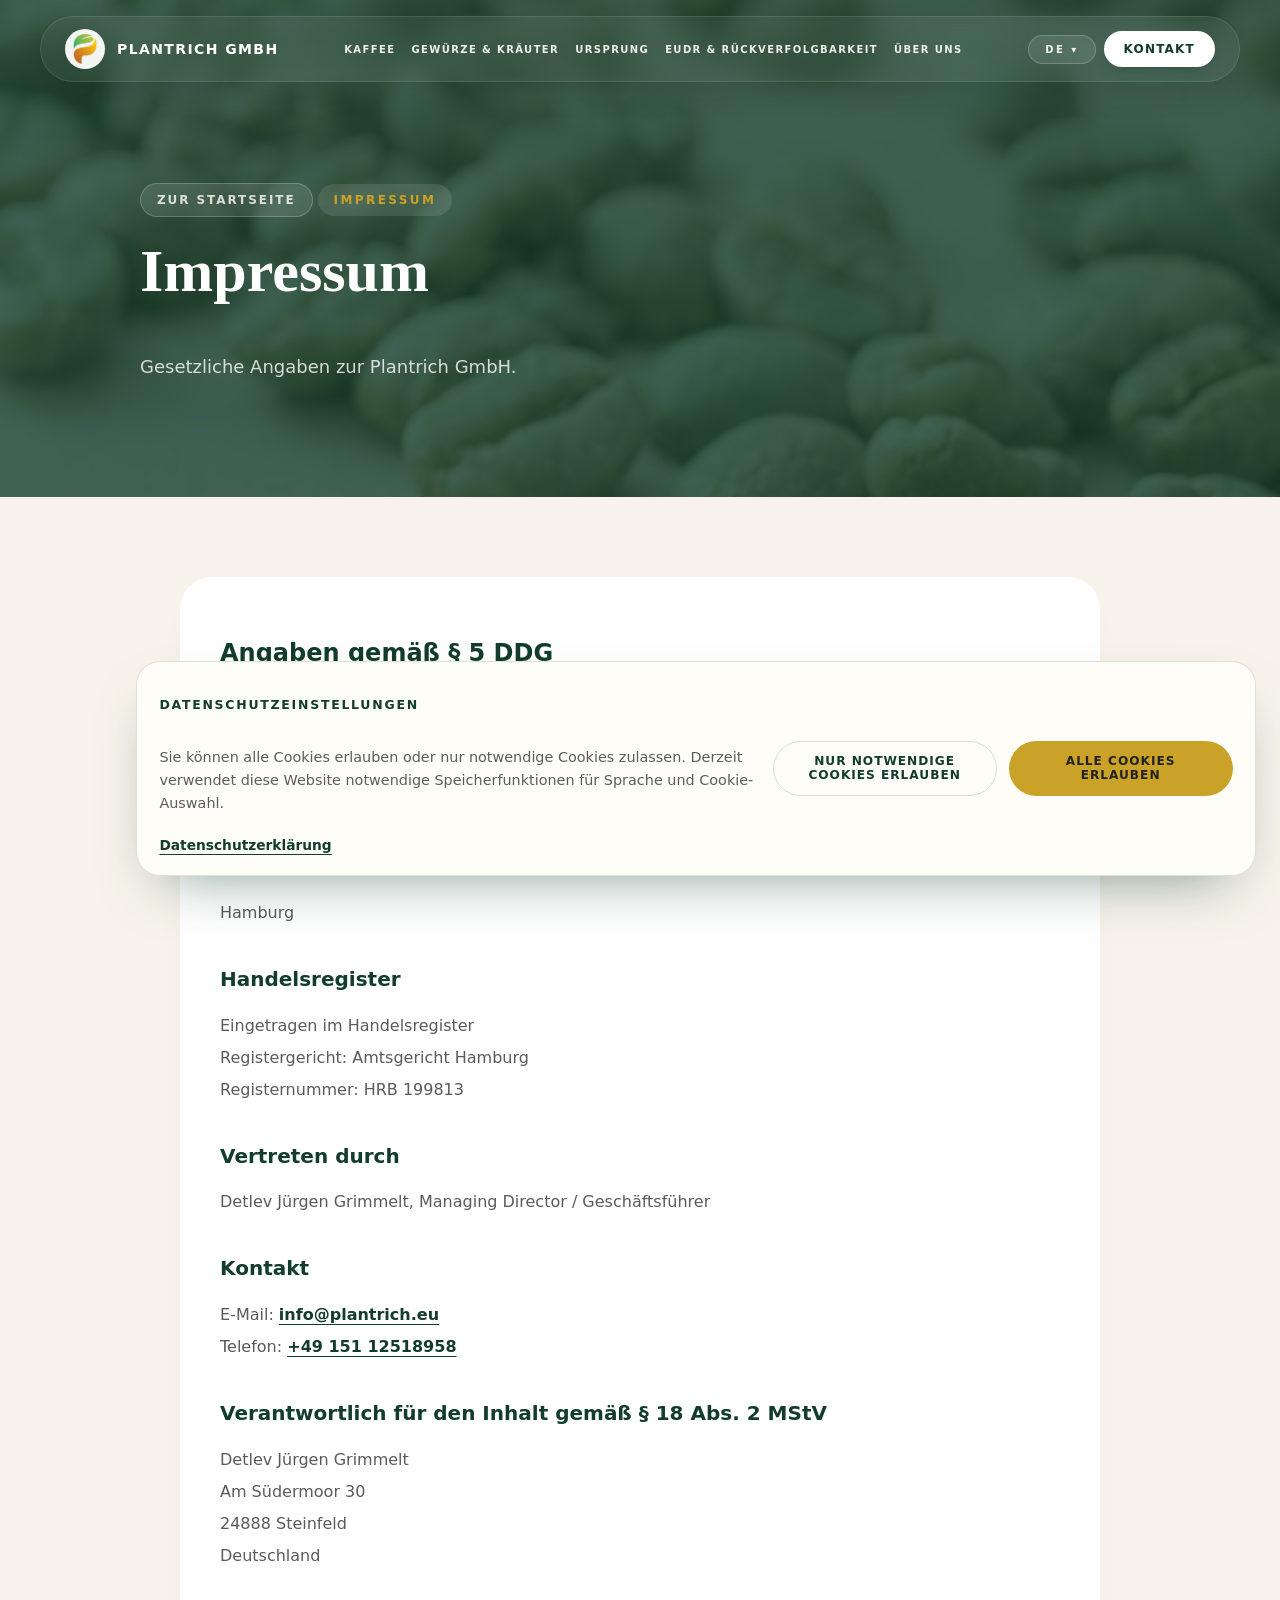
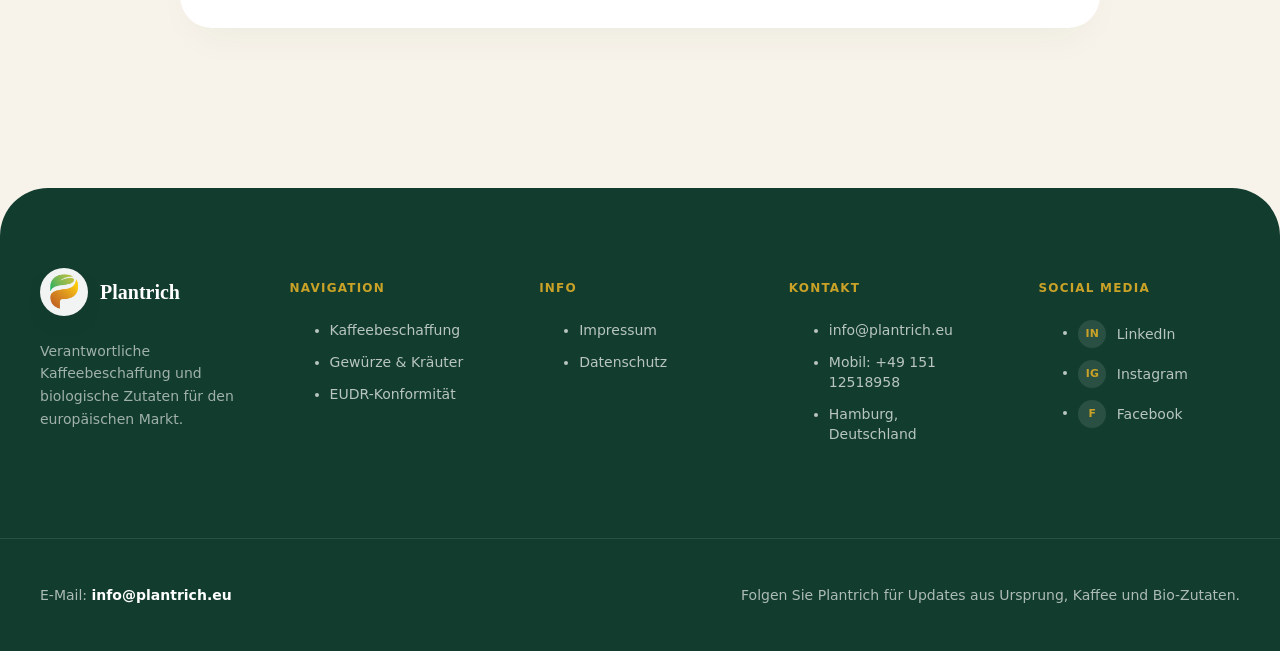
==== commit f40cf7b9: "Added linkedin links" ====
--- a/imprint.html
+++ b/imprint.html
@@ -156,7 +156,7 @@
         <div>
           <h3 class="font-bold mb-6 text-gold uppercase tracking-widest text-xs" data-translate-key="footerSocialHeading">Social Media</h3>
           <ul class="space-y-3 text-sm text-white/70">
-            <li><a href="#" class="footer-social-link hover:text-white transition" aria-label="Plantrich LinkedIn"><span>in</span>LinkedIn</a></li>
+            <li><a href="https://www.linkedin.com/company/plantrich-gmbh/?viewAsMember=true" class="footer-social-link hover:text-white transition" aria-label="Plantrich LinkedIn"><span>in</span>LinkedIn</a></li>
             <li><a href="#" class="footer-social-link hover:text-white transition" aria-label="Plantrich Instagram"><span>ig</span>Instagram</a></li>
             <li><a href="#" class="footer-social-link hover:text-white transition" aria-label="Plantrich Facebook"><span>f</span>Facebook</a></li>
           </ul>
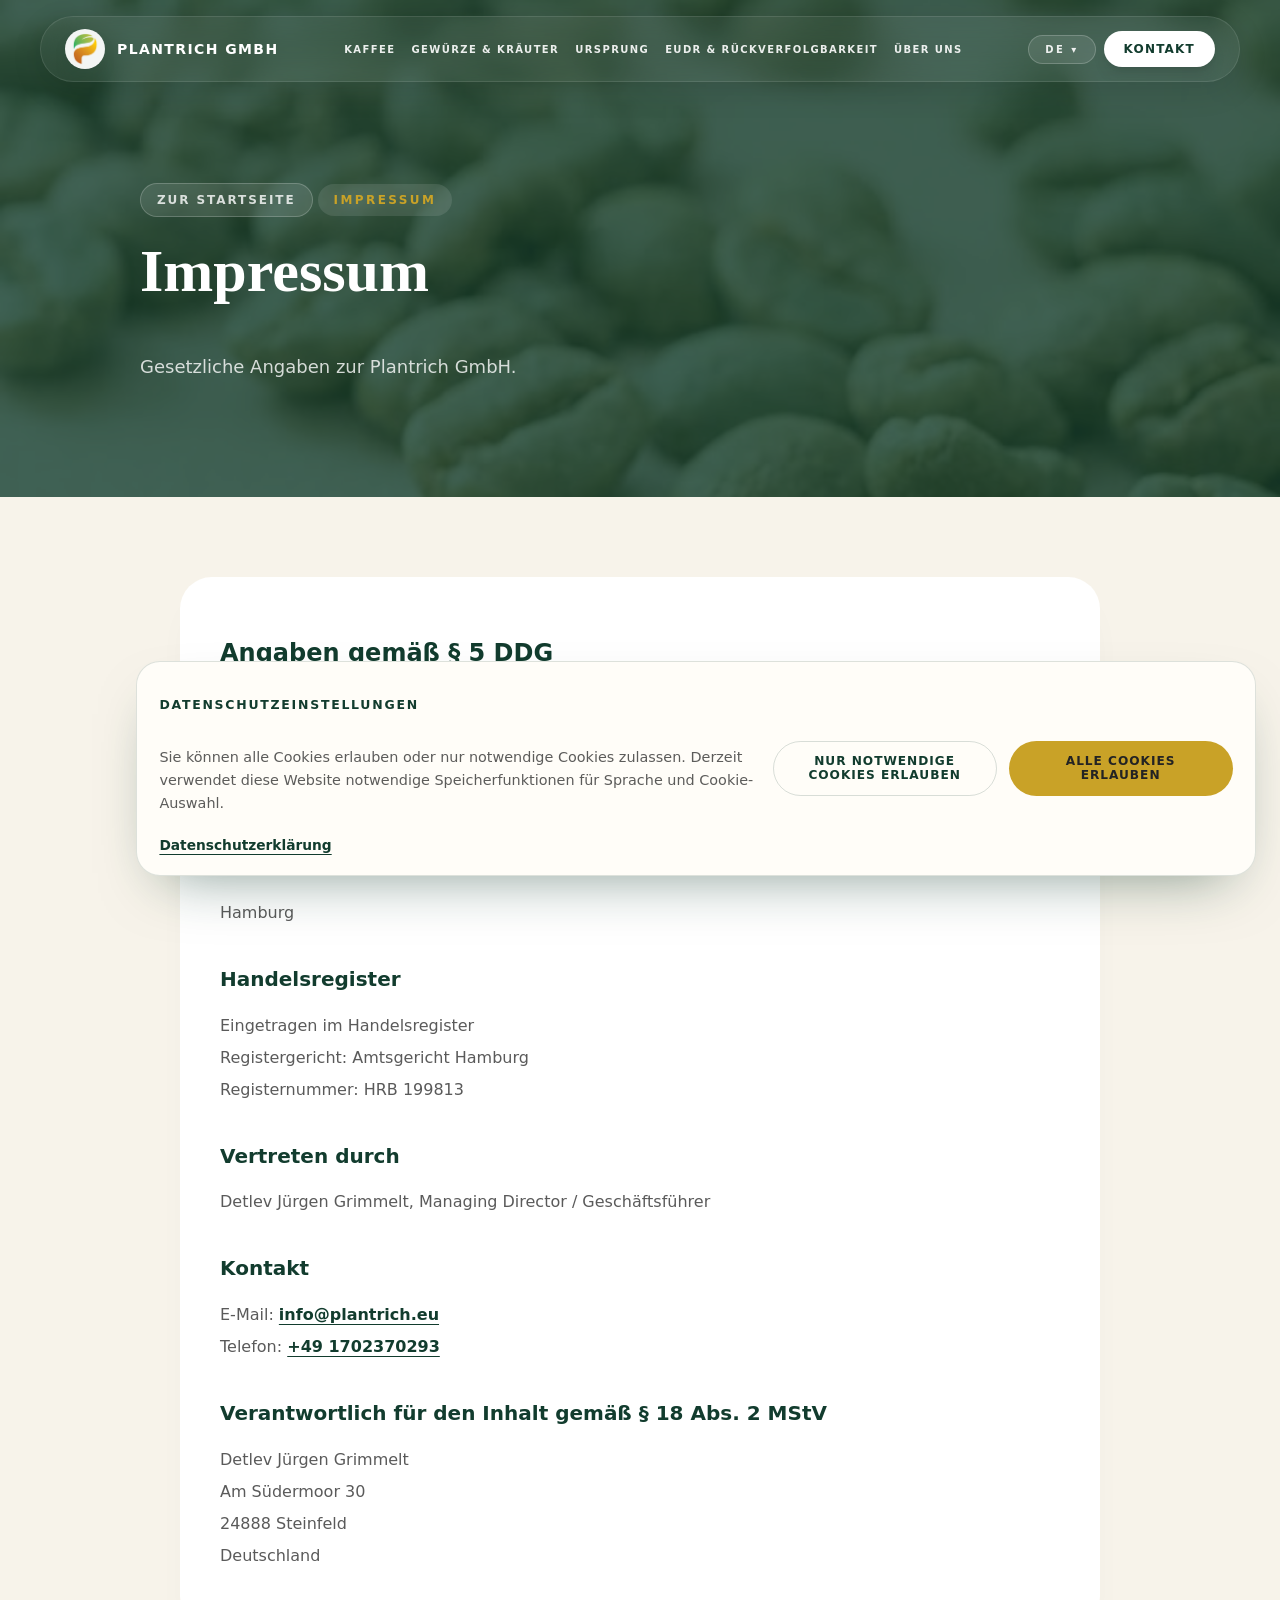
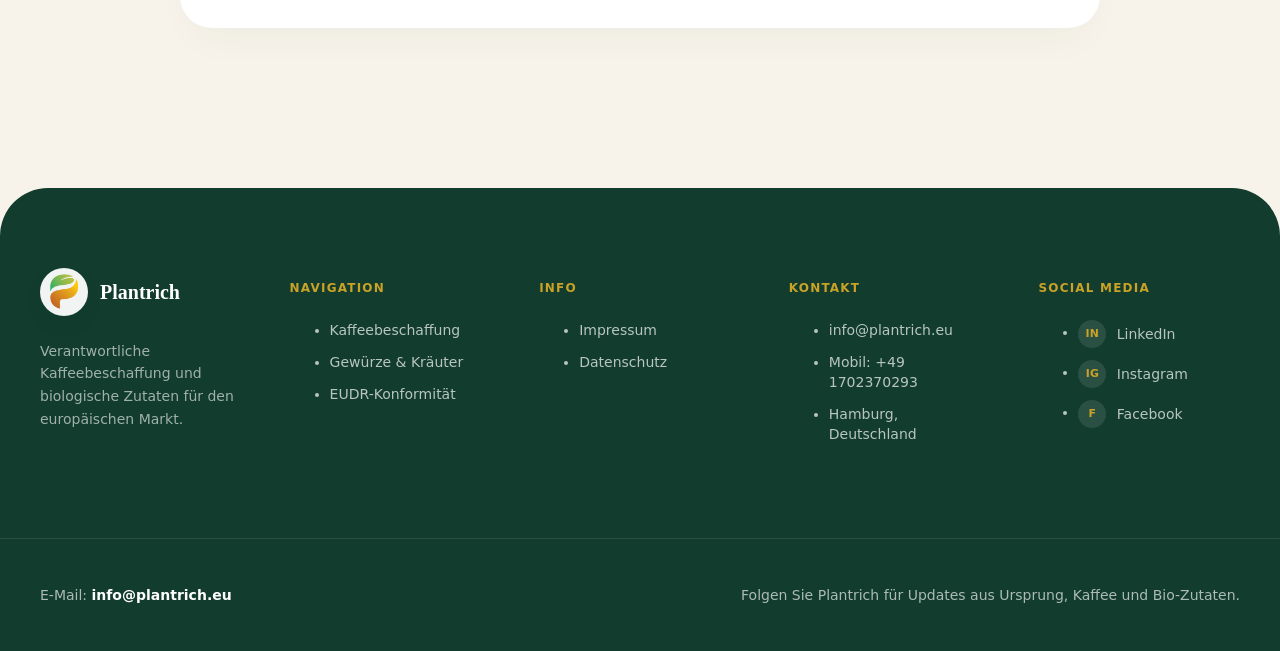
==== commit 6cb4ac6b: "Updated phone number" ====
--- a/imprint.html
+++ b/imprint.html
@@ -108,7 +108,7 @@
 
             <section>
               <h2 class="text-xl font-bold text-primary" data-translate-key="imprintContactTitle">Kontakt</h2>
-              <p class="mt-3 leading-8" data-translate-key="imprintContactText" data-translate-html>E-Mail: <a href="mailto:info@plantrich.eu">info@plantrich.eu</a><br />Telefon: <a href="tel:+4915112518958">+49 151 12518958</a></p>
+              <p class="mt-3 leading-8" data-translate-key="imprintContactText" data-translate-html>E-Mail: <a href="mailto:info@plantrich.eu">info@plantrich.eu</a><br />Telefon: <a href="tel:+491702370293">+49 1702370293</a></p>
             </section>
 
             <section>
@@ -149,7 +149,7 @@
           <h3 class="font-bold mb-6 text-gold uppercase tracking-widest text-xs" data-translate-key="footerContactHeading">Kontakt</h3>
           <ul class="space-y-3 text-sm text-white/70">
             <li><a href="mailto:info@plantrich.eu" class="hover:text-white transition">info@plantrich.eu</a></li>
-            <li><span data-translate-key="contactMobileLabel">Mobil:</span> <a href="tel:+4915112518958" class="hover:text-white transition">+49 151 12518958</a></li>
+            <li><span data-translate-key="contactMobileLabel">Mobil:</span> <a href="tel:+491702370293" class="hover:text-white transition">+49 1702370293</a></li>
             <li data-translate-key="contactLocation">Hamburg, Deutschland</li>
           </ul>
         </div>
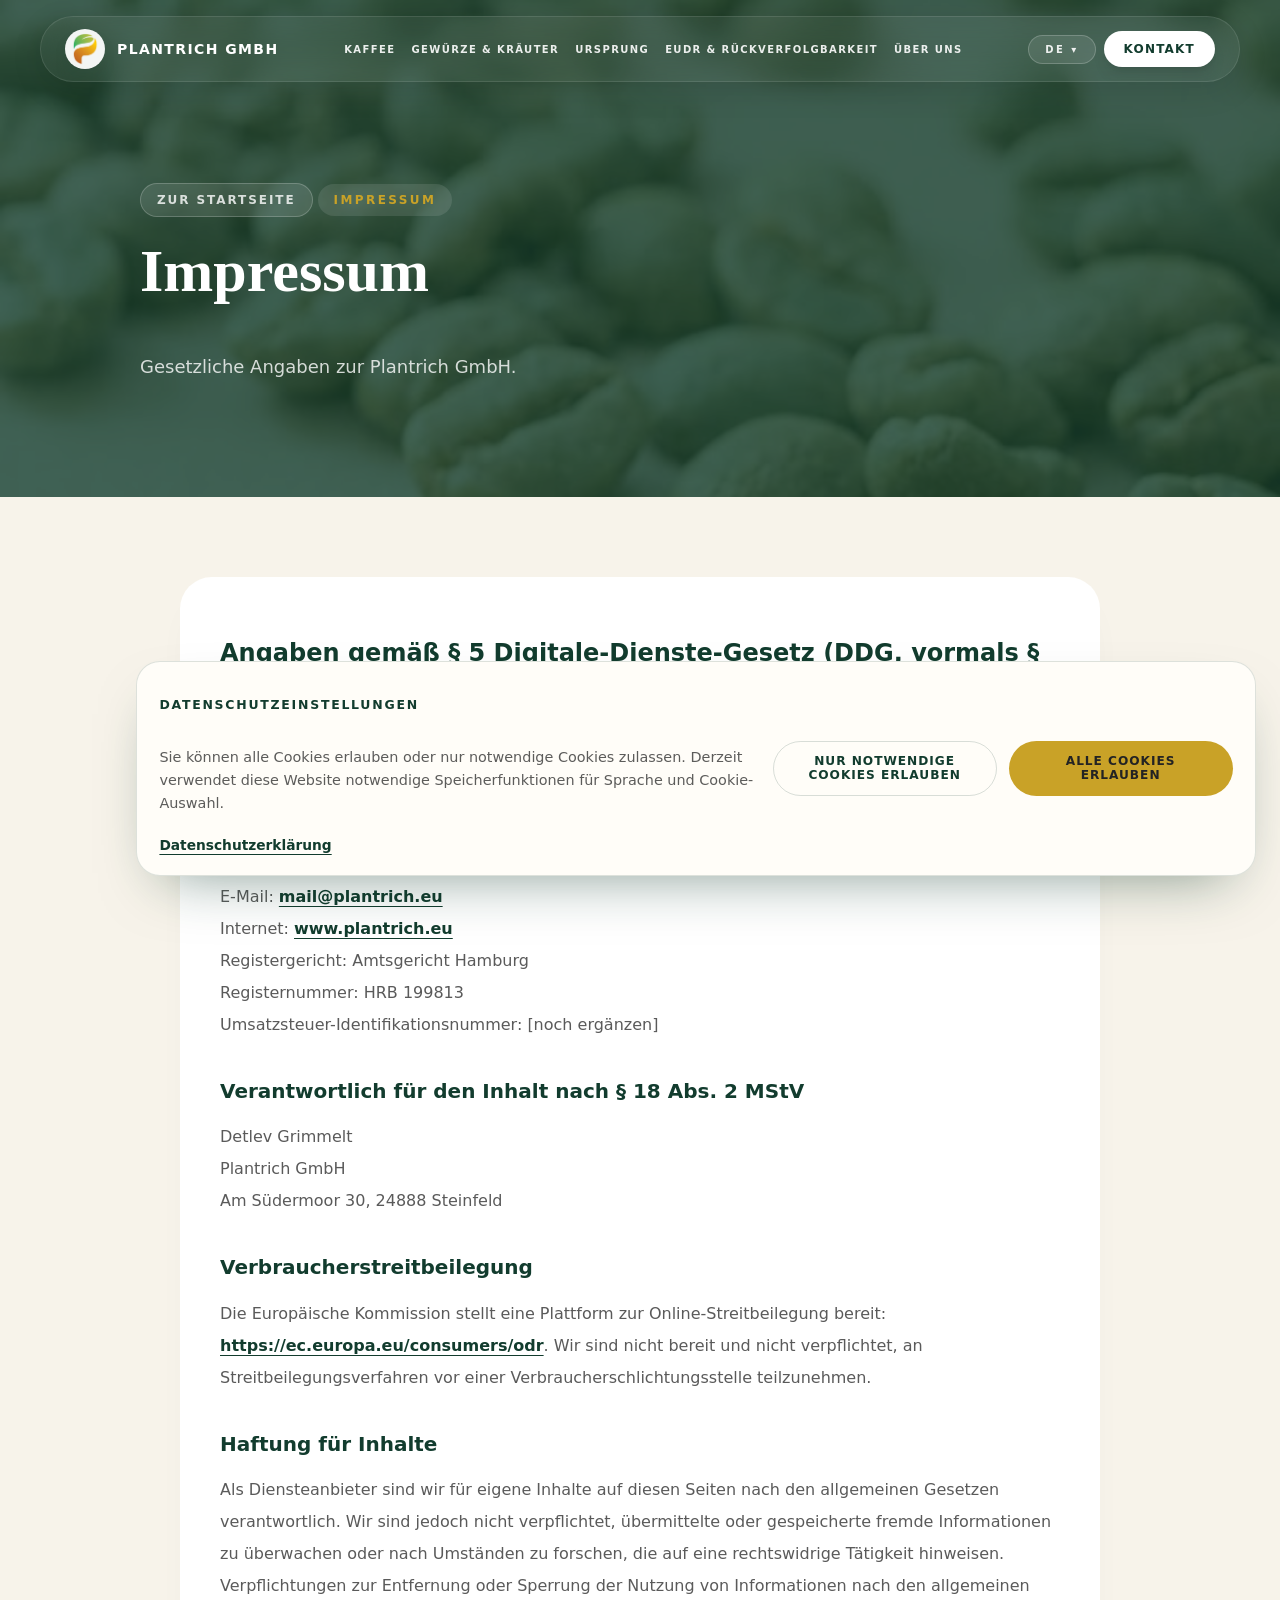
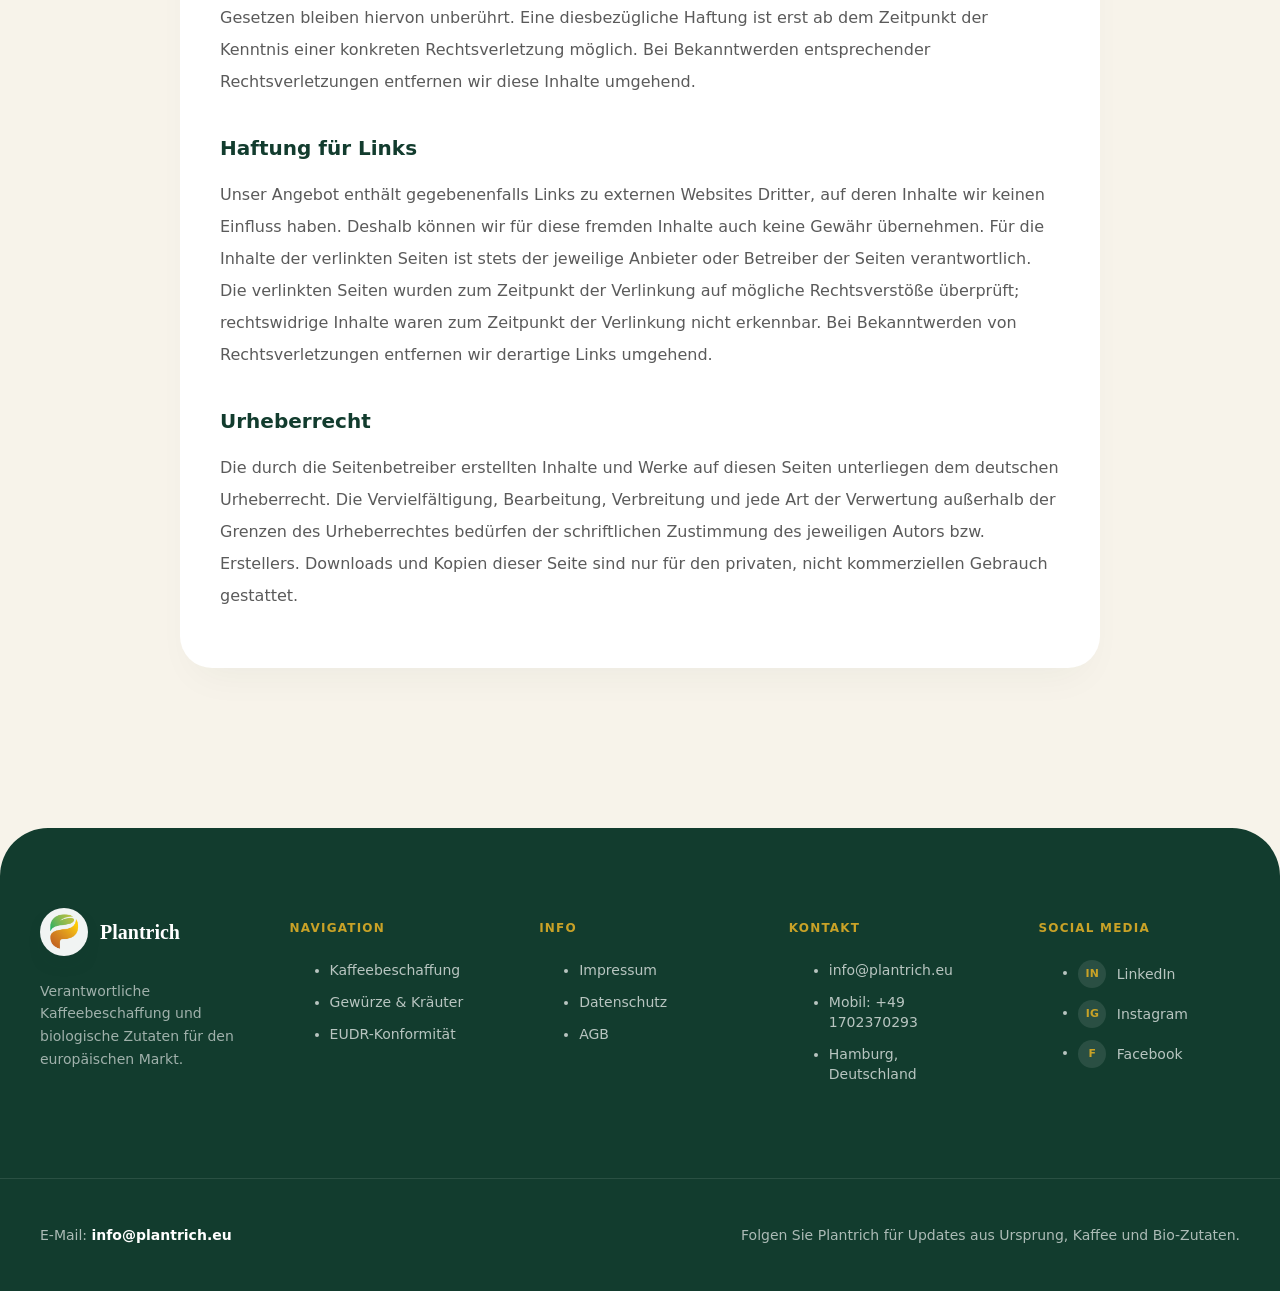
==== commit 9c41dcfd: "Updated Impressum and Added AGB" ====
--- a/imprint.html
+++ b/imprint.html
@@ -87,33 +87,33 @@
         <article class="rounded-[2rem] bg-white p-8 shadow-soft sm:p-10">
           <div class="space-y-9 text-charcoal/75">
             <section>
-              <h2 class="text-2xl font-bold text-primary" data-translate-key="imprintCompanyTitle">Angaben gemäß § 5 DDG</h2>
-              <p class="mt-4 leading-8" data-translate-key="imprintCompanyText" data-translate-html>Plantrich GmbH<br />Geschäftsanschrift: Am Südermoor 30<br />24888 Steinfeld<br />Deutschland</p>
+              <h2 class="text-2xl font-bold text-primary" data-translate-key="imprintCompanyTitle">Angaben gemäß § 5 Digitale-Dienste-Gesetz (DDG, vormals § 5 TMG)</h2>
+              <p class="mt-4 leading-8" data-translate-key="imprintCompanyText" data-translate-html>Plantrich GmbH<br />Am Südermoor 30<br />24888 Steinfeld<br />Deutschland<br />Vertreten durch den Geschäftsführer: Detlev Grimmelt<br />E-Mail: <a href="mailto:mail@plantrich.eu">mail@plantrich.eu</a><br />Internet: <a href="https://www.plantrich.eu">www.plantrich.eu</a><br />Registergericht: Amtsgericht Hamburg<br />Registernummer: HRB 199813<br />Umsatzsteuer-Identifikationsnummer: [noch ergänzen]</p>
             </section>
 
             <section>
-              <h2 class="text-xl font-bold text-primary" data-translate-key="imprintRegisteredSeatTitle">Sitz der Gesellschaft</h2>
-              <p class="mt-3 leading-8" data-translate-key="imprintRegisteredSeatText">Hamburg</p>
+              <h2 class="text-xl font-bold text-primary" data-translate-key="imprintContentResponsibleTitle">Verantwortlich für den Inhalt nach § 18 Abs. 2 MStV</h2>
+              <p class="mt-3 leading-8" data-translate-key="imprintContentResponsibleText" data-translate-html>Detlev Grimmelt<br />Plantrich GmbH<br />Am Südermoor 30, 24888 Steinfeld</p>
             </section>
 
             <section>
-              <h2 class="text-xl font-bold text-primary" data-translate-key="imprintCommercialRegisterTitle">Handelsregister</h2>
-              <p class="mt-3 leading-8" data-translate-key="imprintCommercialRegisterText" data-translate-html>Eingetragen im Handelsregister<br />Registergericht: Amtsgericht Hamburg<br />Registernummer: HRB 199813</p>
+              <h2 class="text-xl font-bold text-primary" data-translate-key="imprintDisputeTitle">Verbraucherstreitbeilegung</h2>
+              <p class="mt-3 leading-8" data-translate-key="imprintDisputeText" data-translate-html>Die Europäische Kommission stellt eine Plattform zur Online-Streitbeilegung bereit: <a href="https://ec.europa.eu/consumers/odr">https://ec.europa.eu/consumers/odr</a>. Wir sind nicht bereit und nicht verpflichtet, an Streitbeilegungsverfahren vor einer Verbraucherschlichtungsstelle teilzunehmen.</p>
             </section>
 
             <section>
-              <h2 class="text-xl font-bold text-primary" data-translate-key="imprintRepresentedTitle">Vertreten durch</h2>
-              <p class="mt-3 leading-8" data-translate-key="imprintRepresentedText">Detlev Jürgen Grimmelt, Managing Director / Geschäftsführer</p>
+              <h2 class="text-xl font-bold text-primary" data-translate-key="imprintContentLiabilityTitle">Haftung für Inhalte</h2>
+              <p class="mt-3 leading-8" data-translate-key="imprintContentLiabilityText">Als Diensteanbieter sind wir für eigene Inhalte auf diesen Seiten nach den allgemeinen Gesetzen verantwortlich. Wir sind jedoch nicht verpflichtet, übermittelte oder gespeicherte fremde Informationen zu überwachen oder nach Umständen zu forschen, die auf eine rechtswidrige Tätigkeit hinweisen. Verpflichtungen zur Entfernung oder Sperrung der Nutzung von Informationen nach den allgemeinen Gesetzen bleiben hiervon unberührt. Eine diesbezügliche Haftung ist erst ab dem Zeitpunkt der Kenntnis einer konkreten Rechtsverletzung möglich. Bei Bekanntwerden entsprechender Rechtsverletzungen entfernen wir diese Inhalte umgehend.</p>
             </section>
 
             <section>
-              <h2 class="text-xl font-bold text-primary" data-translate-key="imprintContactTitle">Kontakt</h2>
-              <p class="mt-3 leading-8" data-translate-key="imprintContactText" data-translate-html>E-Mail: <a href="mailto:info@plantrich.eu">info@plantrich.eu</a><br />Telefon: <a href="tel:+491702370293">+49 1702370293</a></p>
+              <h2 class="text-xl font-bold text-primary" data-translate-key="imprintLinksLiabilityTitle">Haftung für Links</h2>
+              <p class="mt-3 leading-8" data-translate-key="imprintLinksLiabilityText">Unser Angebot enthält gegebenenfalls Links zu externen Websites Dritter, auf deren Inhalte wir keinen Einfluss haben. Deshalb können wir für diese fremden Inhalte auch keine Gewähr übernehmen. Für die Inhalte der verlinkten Seiten ist stets der jeweilige Anbieter oder Betreiber der Seiten verantwortlich. Die verlinkten Seiten wurden zum Zeitpunkt der Verlinkung auf mögliche Rechtsverstöße überprüft; rechtswidrige Inhalte waren zum Zeitpunkt der Verlinkung nicht erkennbar. Bei Bekanntwerden von Rechtsverletzungen entfernen wir derartige Links umgehend.</p>
             </section>
 
             <section>
-              <h2 class="text-xl font-bold text-primary" data-translate-key="imprintContentResponsibleTitle">Verantwortlich für den Inhalt gemäß § 18 Abs. 2 MStV</h2>
-              <p class="mt-3 leading-8" data-translate-key="imprintContentResponsibleText" data-translate-html>Detlev Jürgen Grimmelt<br />Am Südermoor 30<br />24888 Steinfeld<br />Deutschland</p>
+              <h2 class="text-xl font-bold text-primary" data-translate-key="imprintCopyrightTitle">Urheberrecht</h2>
+              <p class="mt-3 leading-8" data-translate-key="imprintCopyrightText">Die durch die Seitenbetreiber erstellten Inhalte und Werke auf diesen Seiten unterliegen dem deutschen Urheberrecht. Die Vervielfältigung, Bearbeitung, Verbreitung und jede Art der Verwertung außerhalb der Grenzen des Urheberrechtes bedürfen der schriftlichen Zustimmung des jeweiligen Autors bzw. Erstellers. Downloads und Kopien dieser Seite sind nur für den privaten, nicht kommerziellen Gebrauch gestattet.</p>
             </section>
           </div>
         </article>
@@ -143,6 +143,7 @@
           <ul class="space-y-3 text-sm text-white/70">
             <li><a href="imprint.html" class="hover:text-white transition" data-translate-key="footerImprintLink">Impressum</a></li>
             <li><a href="privacy.html" class="hover:text-white transition" data-translate-key="footerPrivacyLink">Datenschutz</a></li>
+            <li><a href="agb.html" class="hover:text-white transition" data-translate-key="footerAgbLink">AGB</a></li>
           </ul>
         </div>
         <div>
--- a/styles.css
+++ b/styles.css
@@ -222,6 +222,80 @@
   text-underline-offset: 4px;
 }
 
+.legal-document__content {
+  color: rgba(35, 35, 35, 0.78);
+  font-size: 1rem;
+  line-height: 1.8;
+}
+
+.legal-page-heading {
+  font-size: 2.125rem;
+  overflow-wrap: anywhere;
+}
+
+.legal-document__company {
+  border-bottom: 1px solid rgba(18, 60, 46, 0.14);
+  color: #123C2E;
+  font-weight: 700;
+  padding-bottom: 1.5rem;
+}
+
+.legal-document__content section {
+  padding-top: 2.5rem;
+}
+
+.legal-document__content section + section {
+  border-top: 1px solid rgba(18, 60, 46, 0.1);
+  margin-top: 2.5rem;
+}
+
+.legal-document__content h2 {
+  color: #123C2E;
+  font-family: Georgia, 'Times New Roman', serif;
+  font-size: 1.5rem;
+  font-weight: 700;
+  line-height: 1.3;
+  margin-bottom: 1.25rem;
+}
+
+.legal-document__content p + p {
+  margin-top: 1rem;
+}
+
+.legal-document__content ul {
+  list-style: disc;
+  margin: 0.75rem 0 1rem;
+  padding-left: 1.5rem;
+}
+
+.legal-document__content li + li {
+  margin-top: 0.45rem;
+}
+
+.legal-document__date {
+  color: #123C2E;
+  font-weight: 700;
+}
+
+.legal-document__noscript {
+  margin-top: 1.5rem;
+}
+
+@media (max-width: 639px) {
+  .legal-document {
+    padding: 1.5rem;
+  }
+
+  .legal-document__content {
+    font-size: 0.95rem;
+    line-height: 1.75;
+  }
+
+  .legal-document__content h2 {
+    font-size: 1.25rem;
+  }
+}
+
 @media (min-width: 768px) {
   .cookie-consent {
     right: 1.5rem;
@@ -238,6 +312,12 @@
   }
 }
 
+@media (min-width: 640px) {
+  .legal-page-heading {
+    font-size: 3.75rem;
+  }
+}
+
 @media (min-width: 1200px) {
   .cookie-consent {
     left: auto;
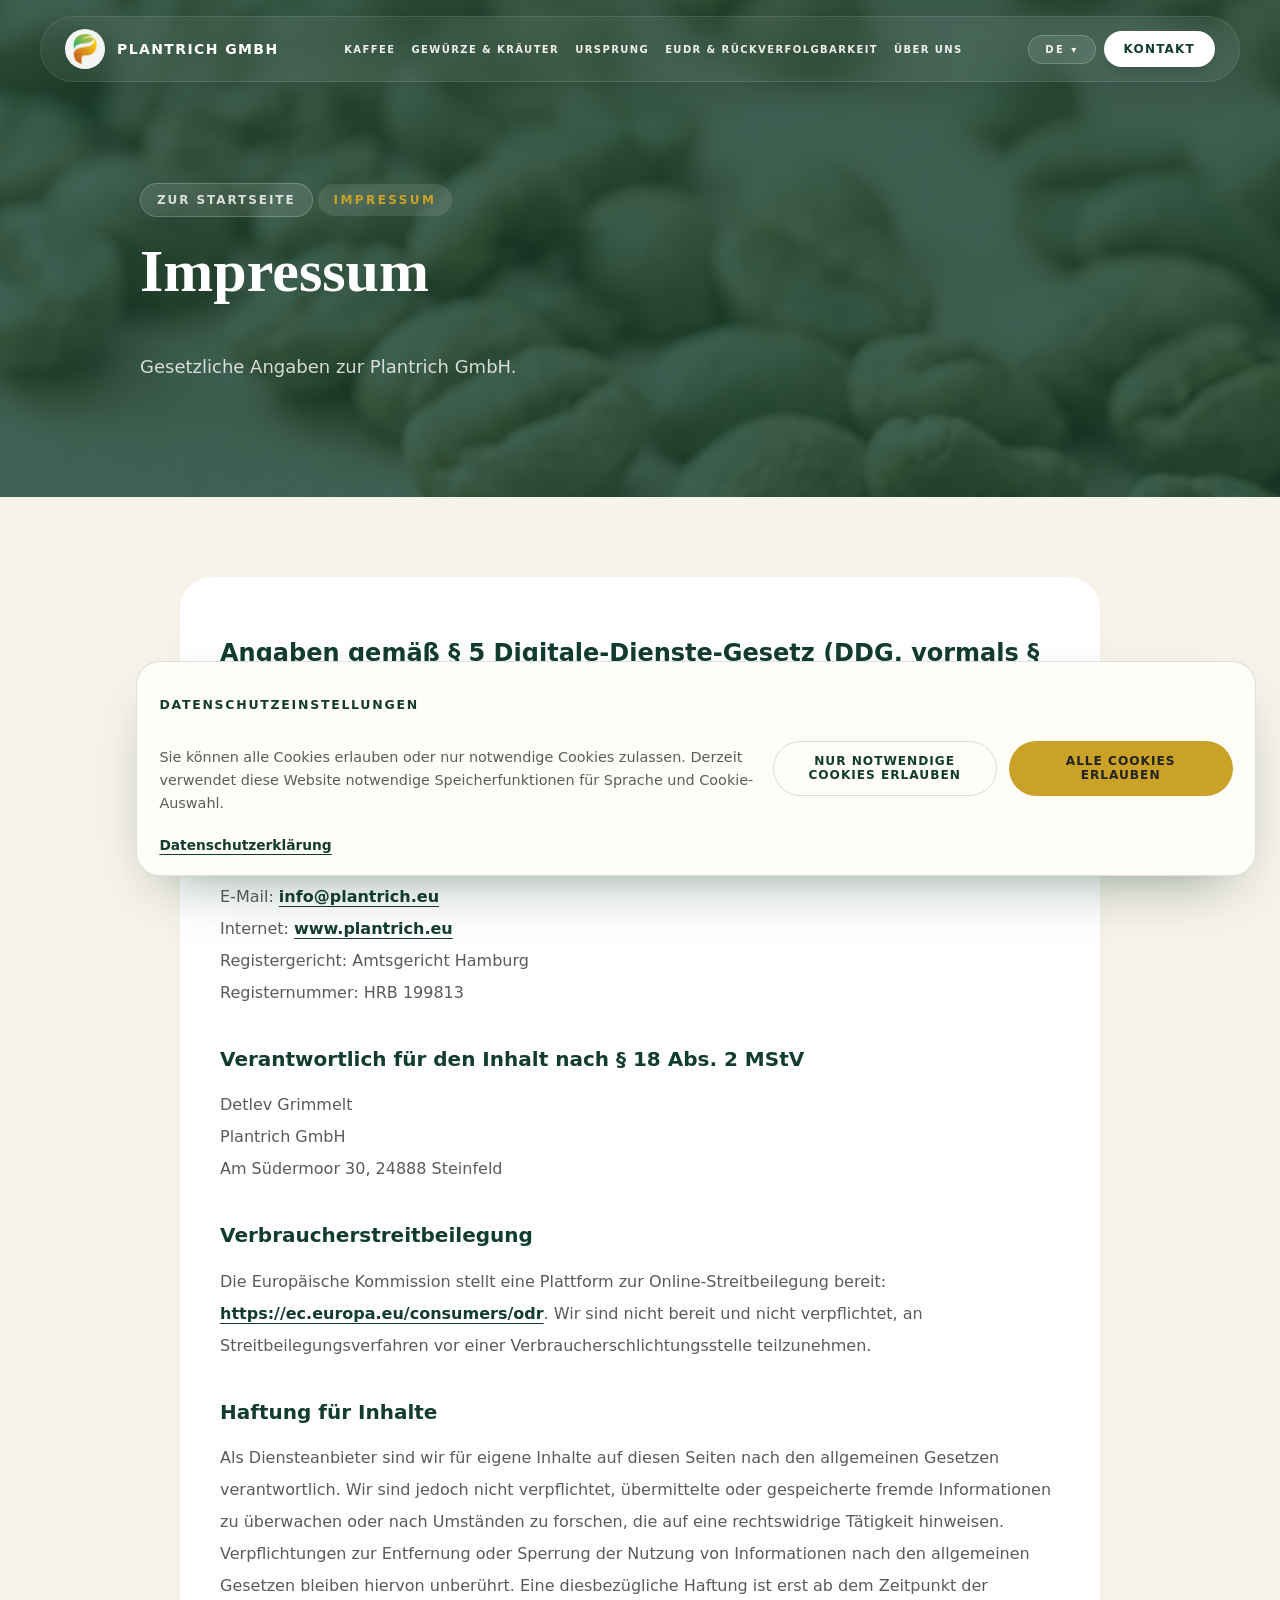
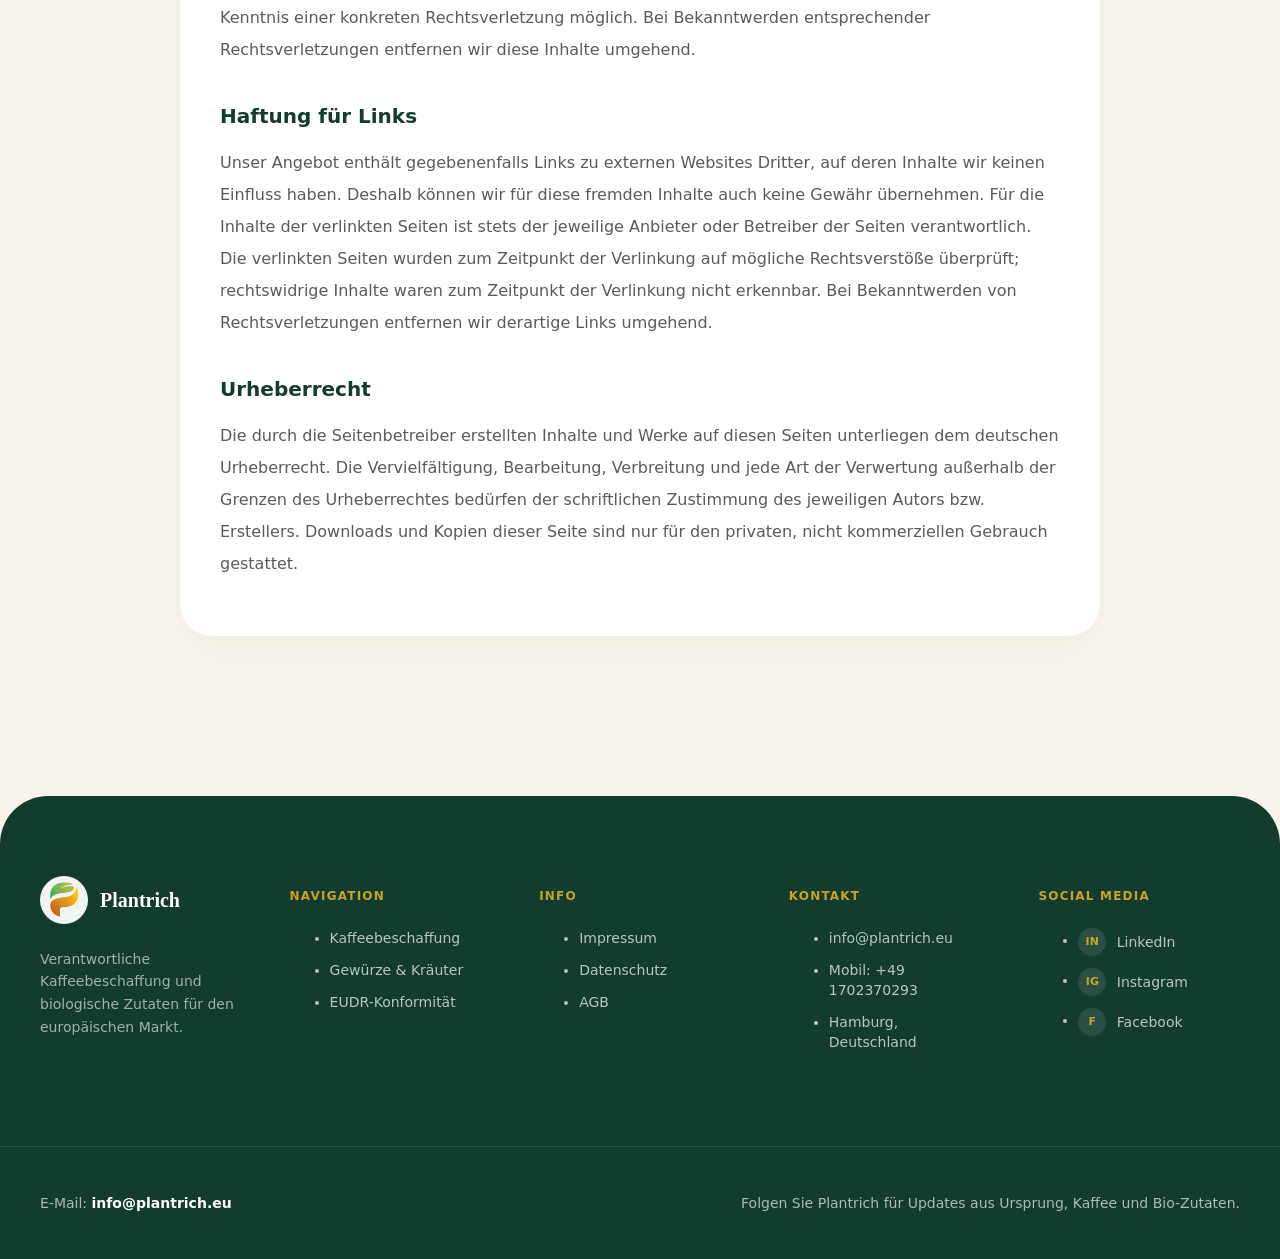
==== commit 70abddcb: "Updated impressum" ====
--- a/imprint.html
+++ b/imprint.html
@@ -88,7 +88,8 @@
           <div class="space-y-9 text-charcoal/75">
             <section>
               <h2 class="text-2xl font-bold text-primary" data-translate-key="imprintCompanyTitle">Angaben gemäß § 5 Digitale-Dienste-Gesetz (DDG, vormals § 5 TMG)</h2>
-              <p class="mt-4 leading-8" data-translate-key="imprintCompanyText" data-translate-html>Plantrich GmbH<br />Am Südermoor 30<br />24888 Steinfeld<br />Deutschland<br />Vertreten durch den Geschäftsführer: Detlev Grimmelt<br />E-Mail: <a href="mailto:mail@plantrich.eu">mail@plantrich.eu</a><br />Internet: <a href="https://www.plantrich.eu">www.plantrich.eu</a><br />Registergericht: Amtsgericht Hamburg<br />Registernummer: HRB 199813<br />Umsatzsteuer-Identifikationsnummer: [noch ergänzen]</p>
+              <p class="mt-4 leading-8" data-translate-key="imprintCompanyText" data-translate-html>Plantrich GmbH<br />Am Südermoor 30<br />24888 Steinfeld<br />Deutschland<br />Vertreten durch den Geschäftsführer: Detlev Grimmelt<br />E-Mail: <a href="mailto:info@plantrich.eu">info@plantrich.eu</a><br />Internet: <a href="https://www.plantrich.eu">www.plantrich.eu</a><br />Registergericht: Amtsgericht Hamburg<br />Registernummer: HRB 199813</p>
+              <!-- Umsatzsteuer-Identifikationsnummer hier ergänzen, sobald sie verfügbar ist. -->
             </section>
 
             <section>
--- a/styles.css
+++ b/styles.css
@@ -222,6 +222,38 @@
   text-underline-offset: 4px;
 }
 
+.origin-contact {
+  color: rgba(35, 35, 35, 0.7);
+}
+
+.origin-card {
+  cursor: pointer;
+}
+
+.origin-card:focus-visible {
+  border-color: rgba(201, 162, 39, 0.8);
+  outline: 3px solid rgba(201, 162, 39, 0.35);
+  outline-offset: 3px;
+}
+
+.origin-contact span {
+  color: #232323;
+  font-weight: 600;
+}
+
+.origin-contact a {
+  color: #123C2E;
+  font-weight: 700;
+  overflow-wrap: anywhere;
+  text-decoration: underline;
+  text-decoration-color: rgba(201, 162, 39, 0.65);
+  text-underline-offset: 3px;
+}
+
+.origin-contact a:hover {
+  color: #9B7415;
+}
+
 .legal-document__content {
   color: rgba(35, 35, 35, 0.78);
   font-size: 1rem;
